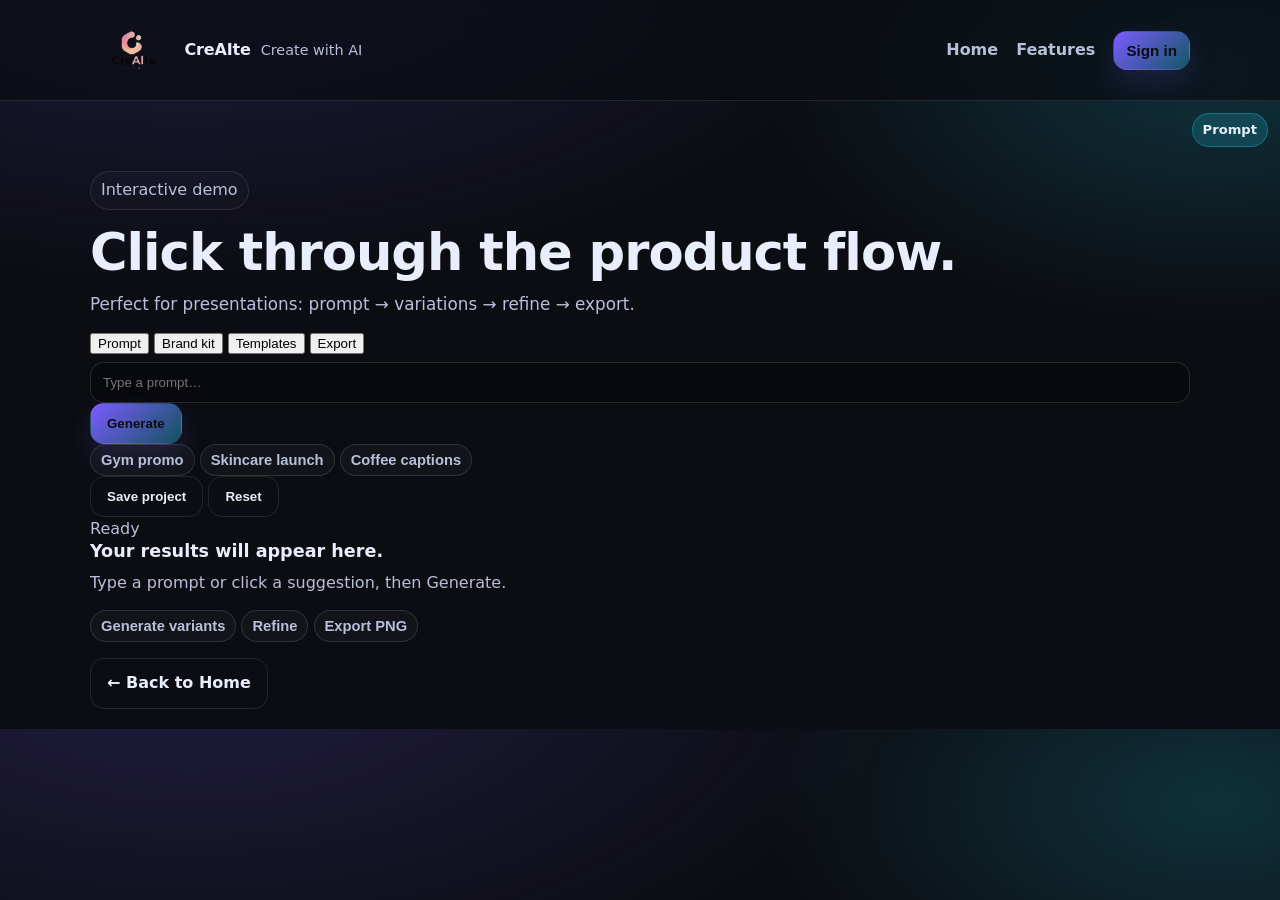
==== features.html @ 1f322ce1 "Create features.html" ====
<!doctype html>
<html lang="en">
<head>
  <meta charset="utf-8" />
  <meta name="viewport" content="width=device-width,initial-scale=1" />
  <title>CreAIte — Features</title>
  <link rel="stylesheet" href="./styles.css" />
</head>
<body>
  <header class="site-header" id="top">
    <div class="container header-inner">
      <a class="brand" href="./index.html">
        <img src="./creaite-logo.png" alt="CreAIte logo" class="logo" />
        <span class="brand-name">CreAIte</span>
        <span class="brand-tag">Create with AI</span>
      </a>

      <nav class="nav" aria-label="Primary">
        <a href="./index.html#top">Home</a>
        <a href="./features.html" aria-current="page">Features</a>
        <button class="btn btn-small" id="openSignIn2">Sign in</button>
      </nav>
    </div>
  </header>

  <main>
    <section class="section hero hero-chatgpt">
      <div class="container hero-center">
        <p class="eyebrow">Interactive demo</p>
        <h1>Click through the product flow.</h1>
        <p class="lead">Perfect for presentations: prompt → variations → refine → export.</p>

        <div class="demo-panel">
          <div class="demo-left">
            <div class="demo-tools">
              <button class="tool-pill is-active" data-tool="prompt">Prompt</button>
              <button class="tool-pill" data-tool="brand">Brand kit</button>
              <button class="tool-pill" data-tool="templates">Templates</button>
              <button class="tool-pill" data-tool="export">Export</button>
            </div>

            <form class="prompt-box" id="demoPromptForm">
              <input id="demoPromptInput" type="text" placeholder="Type a prompt…" />
              <button class="btn" type="submit">Generate</button>
            </form>

            <div class="suggestions">
              <button class="chip chip-action" data-suggest="Create an IG story promo poster for a gym membership — New Year discount.">Gym promo</button>
              <button class="chip chip-action" data-suggest="Create a product launch post for a skincare serum — minimal, clean.">Skincare launch</button>
              <button class="chip chip-action" data-suggest="Write 3 caption options for a coffee shop — cozy vibe.">Coffee captions</button>
            </div>

            <div class="demo-actions">
              <button class="btn btn-ghost" id="saveProjectBtn">Save project</button>
              <button class="btn btn-ghost" id="resetDemoBtn">Reset</button>
            </div>
          </div>

          <div class="demo-right">
            <div class="result-card">
              <div class="result-top">
                <span class="badge" id="resultMode">Prompt</span>
                <span class="muted" id="resultStatus">Ready</span>
              </div>

              <div class="result-body" id="resultBody">
                <h3>Your results will appear here.</h3>
                <p class="muted">Type a prompt or click a suggestion, then Generate.</p>
              </div>

              <div class="result-bottom">
                <button class="chip" data-action="variant">Generate variants</button>
                <button class="chip" data-action="refine">Refine</button>
                <button class="chip" data-action="export">Export PNG</button>
              </div>
            </div>

            <div class="mini-grid" id="variantGrid" aria-hidden="true"></div>
          </div>
        </div>

        <div style="margin-top:16px;">
          <a class="btn btn-ghost" href="./index.html">← Back to Home</a>
        </div>
      </div>
    </section>
  </main>

  <!-- Sign-in modal (shared) -->
  <div class="modal-backdrop" id="authBackdrop" hidden></div>
  <div class="modal" id="authModal" role="dialog" aria-modal="true" aria-labelledby="authTitle" hidden>
    <div class="modal-inner">
      <h2 id="authTitle">Sign in to CreAIte</h2>
      <p class="muted">Prototype only — this simulates login for your presentation.</p>

      <div class="auth-buttons">
        <button class="auth-btn" data-provider="Google">Continue with Google</button>
        <button class="auth-btn" data-provider="Microsoft">Continue with Outlook / Microsoft</button>
        <button class="auth-btn" data-provider="Apple">Continue with Apple</button>
        <button class="auth-btn" data-provider="Email">Continue with Email</button>
      </div>

      <div class="auth-form">
        <label class="muted" for="authEmail">Email (demo)</label>
        <input id="authEmail" type="email" placeholder="you@example.com" />
        <button class="btn" id="authContinue">Continue</button>
      </div>

      <div class="auth-footer">
        <button class="btn btn-ghost" id="authClose">Close</button>
        <span class="muted" id="authState"></span>
      </div>
    </div>
  </div>

  <script src="./script.js"></script>
</body>
</html>
---- styles.css ----
/* CreAIte prototype — clean, modern, framework-free */
:root{
  --bg:#0b0d12;
  --panel:#101420;
  --panel2:#0f1320;
  --text:#e9eefc;
  --muted:#b8c0d9;
  --line:rgba(255,255,255,.10);
  --brand:#7c5cff;
  --brand2:#22d3ee;
  --shadow: 0 18px 40px rgba(0,0,0,.35);
  --radius: 18px;
  --radius2: 28px;
  --container: 1100px;
}

*{box-sizing:border-box}
html{scroll-behavior:smooth}
body{
  margin:0;
  background: radial-gradient(1200px 600px at 15% -10%, rgba(124,92,255,.20), transparent 60%),
              radial-gradient(900px 500px at 95% 10%, rgba(34,211,238,.18), transparent 50%),
              var(--bg);
  color:var(--text);
  font: 16px/1.55 ui-sans-serif, system-ui, -apple-system, Segoe UI, Roboto, Helvetica, Arial;
}

a{color:inherit; text-decoration:none}
a:hover{opacity:.92}
h1,h2,h3{line-height:1.12; margin:0 0 10px}
h1{font-size: clamp(2.1rem, 4vw, 3.2rem); letter-spacing:-.02em}
h2{font-size: clamp(1.7rem, 2.5vw, 2.2rem); letter-spacing:-.01em}
h3{font-size:1.1rem}
p{margin:0 0 14px}
ul{margin:0; padding-left: 18px}
li{margin: 8px 0}

.container{width:min(var(--container), calc(100% - 44px)); margin-inline:auto}
.section{padding: 72px 0}
.section.alt{background: linear-gradient(180deg, transparent 0%, rgba(255,255,255,.03) 100%)}
.section-head{margin-bottom: 22px}
.section-head p{color:var(--muted); max-width: 72ch}

.skip{
  position:absolute; left:-999px; top: 8px;
  background:#fff; color:#000; padding:10px 12px; border-radius:10px; z-index:9999;
}
.skip:focus{left: 12px}

.site-header{
  position: sticky;
  top:0;
  z-index:50;
  background: rgba(11,13,18,.72);
  backdrop-filter: blur(12px);
  border-bottom: 1px solid var(--line);
}
.header-inner{
  display:flex; align-items:center; justify-content:space-between;
  padding: 14px 0;
  gap: 18px;
}
.brand {
  display: flex;
  align-items: center;
  gap: 10px;
}
.brand-mark{
  width:34px; height:34px; display:grid; place-items:center;
  border-radius: 12px;
  background: linear-gradient(135deg, rgba(124,92,255,.95), rgba(34,211,238,.75));
  font-weight:800;
}
.brand-name{font-weight:800; letter-spacing:-.01em}
.brand-tag{color:var(--muted); font-size:.9rem}

.nav{display:flex; gap: 18px; align-items:center}
.nav a{color: var(--muted); font-weight:600}
.nav a:hover{color:var(--text)}
.menu-btn{display:none; background:transparent; border:1px solid var(--line); color:var(--text); border-radius: 12px; padding: 10px 12px}
.menu-bars{width:18px; height:2px; background:var(--text); display:block; position:relative}
.menu-bars::before,.menu-bars::after{content:""; position:absolute; left:0; width:18px; height:2px; background:var(--text)}
.menu-bars::before{top:-6px}
.menu-bars::after{top:6px}

.btn{
  display:inline-flex; align-items:center; justify-content:center;
  padding: 12px 16px;
  border-radius: 14px;
  border: 1px solid transparent;
  background: linear-gradient(135deg, var(--brand), rgba(34,211,238,.35));
  color: #0b0d12;
  font-weight:800;
  box-shadow: 0 12px 30px rgba(124,92,255,.18);
}
.btn:hover{transform: translateY(-1px)}
.btn:active{transform: translateY(0px)}
.btn-ghost{
  background: transparent;
  border-color: var(--line);
  color: var(--text);
  box-shadow: none;
}
.btn-small{padding: 10px 12px; font-size:.95rem}

.hero{
  position:relative;
  padding: 70px 0 20px;
  overflow:hidden;
}
.hero-grid{
  display:grid;
  grid-template-columns: 1.12fr .88fr;
  gap: 28px;
  align-items:center;
}
.eyebrow{
  display:inline-flex;
  padding: 6px 10px;
  border:1px solid var(--line);
  border-radius: 999px;
  color:var(--muted);
  margin-bottom: 14px;
  background: rgba(255,255,255,.02);
}
.lead{color:var(--muted); font-size:1.05rem; max-width: 62ch}

.hero-cta{display:flex; gap: 12px; margin-top: 18px; flex-wrap:wrap}
.hero-metrics{
  display:grid;
  grid-template-columns: repeat(3, minmax(0,1fr));
  gap: 12px;
  margin-top: 22px;
}
.metric{
  border: 1px solid var(--line);
  background: rgba(255,255,255,.02);
  border-radius: var(--radius);
  padding: 14px;
}
.metric-k{display:block; font-weight:900; font-size:1.05rem}
.metric-v{display:block; color:var(--muted); font-size:.9rem; margin-top: 2px}

.hero-card{
  border: 1px solid var(--line);
  border-radius: var(--radius2);
  background: rgba(255,255,255,.02);
  box-shadow: var(--shadow);
  padding: 18px;
}
.mock{border-radius: 22px; overflow:hidden; border: 1px solid rgba(255,255,255,.10)}
.mock-top{
  height: 38px;
  display:flex; gap: 8px; align-items:center;
  padding: 0 14px;
  background: rgba(255,255,255,.03);
  border-bottom: 1px solid rgba(255,255,255,.10);
}
.dot{width:10px; height:10px; border-radius:999px; background: rgba(255,255,255,.15)}
.mock-body{padding: 14px; background: rgba(0,0,0,.15)}
.mock-row{display:flex; gap: 10px; flex-wrap:wrap}
.pill{
  font-size:.85rem;
  padding: 7px 10px;
  border-radius: 999px;
  border: 1px solid rgba(255,255,255,.10);
  background: rgba(255,255,255,.03);
  color: var(--muted);
}
.pill.strong{
  color: #0b0d12;
  border-color: transparent;
  background: linear-gradient(135deg, rgba(34,211,238,.85), rgba(124,92,255,.55));
}
.mock-title{margin: 14px 0 12px; font-weight:800; letter-spacing:-.01em}
.mock-cards{
  display:grid;
  grid-template-columns: repeat(3, minmax(0,1fr));
  gap: 10px;
}
.mini-card{
  border: 1px solid rgba(255,255,255,.10);
  background: rgba(255,255,255,.02);
  border-radius: 16px;
  padding: 10px;
}
.mini-top{
  height: 42px;
  border-radius: 12px;
  background: linear-gradient(135deg, rgba(124,92,255,.35), rgba(34,211,238,.18));
  border: 1px solid rgba(255,255,255,.08);
}
.mini-top.alt{
  background: linear-gradient(135deg, rgba(34,211,238,.32), rgba(124,92,255,.20));
}
.mini-line{height: 8px; border-radius: 999px; background: rgba(255,255,255,.08); margin-top: 10px}
.mini-line.short{width: 70%}
.mock-footer{display:flex; gap: 10px; flex-wrap:wrap; margin-top: 14px}

.hero-gradient{
  position:absolute; inset:auto -20% -120px -20%;
  height: 220px;
  background: radial-gradient(closest-side, rgba(124,92,255,.28), transparent 70%);
  filter: blur(30px);
  pointer-events:none;
}

.grid-2{
  display:grid;
  grid-template-columns: repeat(2, minmax(0,1fr));
  gap: 16px;
}
.grid-3{
  display:grid;
  grid-template-columns: repeat(3, minmax(0,1fr));
  gap: 16px;
}

.card{
  border: 1px solid var(--line);
  background: rgba(255,255,255,.02);
  border-radius: var(--radius);
  padding: 18px;
}
.card.wide{margin-top: 16px}
.muted{color:var(--muted)}
.small{font-size:.92rem}

.chips{display:flex; gap: 10px; flex-wrap:wrap; margin: 8px 0 10px}
.chip{
  border: 1px solid rgba(255,255,255,.12);
  background: rgba(255,255,255,.03);
  color: var(--muted);
  padding: 7px 10px;
  border-radius: 999px;
  font-weight:600;
  font-size:.92rem;
}

.steps{list-style:none; padding:0; margin:0; display:grid; gap: 12px}
.step{
  display:flex; gap: 14px;
  border: 1px solid var(--line);
  background: rgba(255,255,255,.02);
  border-radius: var(--radius);
  padding: 16px;
}
.step-n{
  width: 34px; height: 34px;
  border-radius: 12px;
  display:grid; place-items:center;
  font-weight:900;
  background: rgba(124,92,255,.18);
  border: 1px solid rgba(124,92,255,.28);
}

.tabs{display:flex; gap: 8px; flex-wrap:wrap; margin: 18px 0 14px}
.tab{
  border: 1px solid var(--line);
  background: rgba(255,255,255,.02);
  color: var(--muted);
  padding: 10px 12px;
  border-radius: 999px;
  cursor:pointer;
  font-weight:700;
}
.tab.active{
  color:#0b0d12;
  border-color: transparent;
  background: linear-gradient(135deg, rgba(34,211,238,.85), rgba(124,92,255,.55));
}

.pricing{display:grid; grid-template-columns: repeat(3, minmax(0,1fr)); gap: 16px; margin-top: 12px}
.hidden{display:none}
.price-card{
  border: 1px solid var(--line);
  background: rgba(255,255,255,.02);
  border-radius: var(--radius2);
  padding: 18px;
  position:relative;
}
.price-card.featured{
  border-color: rgba(124,92,255,.50);
  background: linear-gradient(180deg, rgba(124,92,255,.15), rgba(255,255,255,.02));
  box-shadow: 0 18px 44px rgba(124,92,255,.16);
}
.badge{
  position:absolute; top: 12px; right: 12px;
  font-size:.82rem;
  padding: 6px 10px;
  border-radius: 999px;
  background: rgba(34,211,238,.18);
  border: 1px solid rgba(34,211,238,.30);
  color: var(--text);
  font-weight:800;
}
.price{
  font-size: 1.6rem;
  font-weight: 950;
  letter-spacing:-.02em;
  margin: 10px 0 10px;
}
.price span{font-size:.95rem; font-weight:700; color: var(--muted)}
.fineprint{color:var(--muted); margin-top: 18px}

.form label{display:block; margin-bottom: 12px; font-weight:700}
input, textarea{
  width:100%;
  margin-top: 6px;
  padding: 12px 12px;
  border-radius: 14px;
  border: 1px solid rgba(255,255,255,.12);
  background: rgba(0,0,0,.25);
  color: var(--text);
  outline:none;
}
input:focus, textarea:focus{border-color: rgba(34,211,238,.45)}
.divider{height:1px; background: var(--line); margin: 16px 0}
.bullets{margin: 0; padding-left: 18px}
.mini-title{margin: 6px 0 10px; font-size: .95rem; color: var(--muted); font-weight:800}
.footer{
  border-top: 1px solid var(--line);
  padding: 28px 0;
  background: rgba(0,0,0,.16);
}
.footer-inner{display:flex; align-items:center; justify-content:space-between; gap: 14px; flex-wrap:wrap}
.footer-links{display:flex; gap: 14px; color: var(--muted)}
.footer-links a:hover{color: var(--text)}

@media (max-width: 900px){
  .hero-grid{grid-template-columns: 1fr; gap: 16px}
  .hero-card{order: -1}
  .hero-metrics{grid-template-columns: 1fr; }
  .grid-3{grid-template-columns: 1fr}
  .pricing{grid-template-columns: 1fr}
  .grid-2{grid-template-columns: 1fr}
  .nav{
    position: absolute;
    right: 18px;
    top: 62px;
    padding: 12px;
    background: rgba(11,13,18,.92);
    border: 1px solid var(--line);
    border-radius: 16px;
    flex-direction: column;
    align-items: stretch;
    min-width: 180px;
    display:none;
  }
  .nav.open{display:flex}
  .menu-btn{display:inline-flex}
}

/* FORCE logo size */
.logo{
  height: 72px !important;
  width: auto !important;
}

}

}

body { outline: 6px solid red !important; }

/* force redeploy */
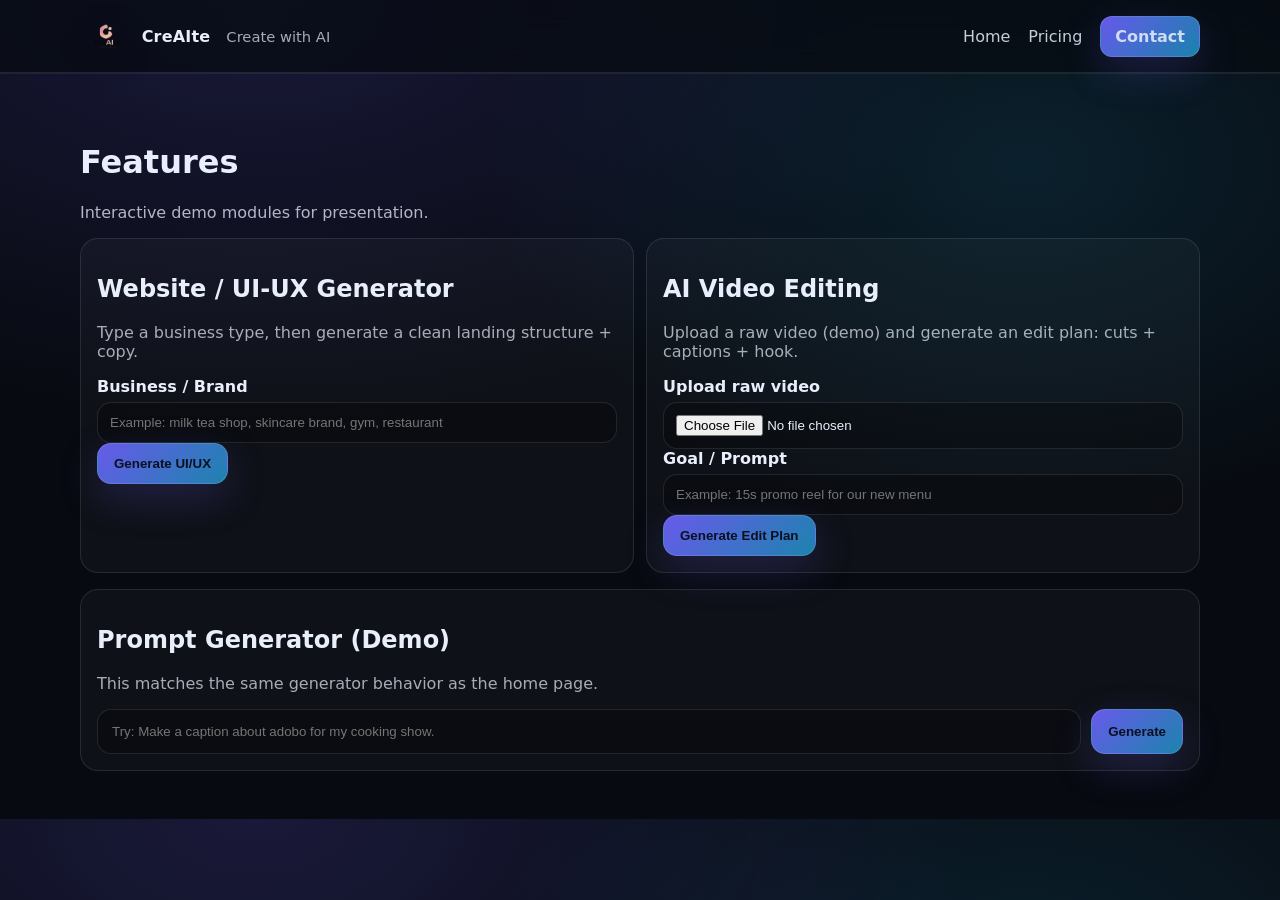
==== commit bcbfb311: "Update features.html" ====
--- a/features.html
+++ b/features.html
@@ -4,114 +4,100 @@
   <meta charset="utf-8" />
   <meta name="viewport" content="width=device-width,initial-scale=1" />
   <title>CreAIte — Features</title>
+  <meta name="description" content="CreAIte feature demos: prompt generation, website UI/UX generator, and AI video editing flow." />
   <link rel="stylesheet" href="./styles.css" />
 </head>
+
 <body>
-  <header class="site-header" id="top">
+  <header class="site-header">
     <div class="container header-inner">
-      <a class="brand" href="./index.html">
+      <a class="brand" href="./index.html" aria-label="Back to home">
         <img src="./creaite-logo.png" alt="CreAIte logo" class="logo" />
         <span class="brand-name">CreAIte</span>
         <span class="brand-tag">Create with AI</span>
       </a>
 
-      <nav class="nav" aria-label="Primary">
-        <a href="./index.html#top">Home</a>
-        <a href="./features.html" aria-current="page">Features</a>
-        <button class="btn btn-small" id="openSignIn2">Sign in</button>
+      <nav class="nav nav-inline" aria-label="Primary">
+        <a href="./index.html#hero">Home</a>
+        <a href="./index.html#pricing">Pricing</a>
+        <a href="./index.html#contact" class="btn btn-small">Contact</a>
       </nav>
     </div>
   </header>
 
-  <main>
-    <section class="section hero hero-chatgpt">
-      <div class="container hero-center">
-        <p class="eyebrow">Interactive demo</p>
-        <h1>Click through the product flow.</h1>
-        <p class="lead">Perfect for presentations: prompt → variations → refine → export.</p>
+  <main class="section">
+    <div class="container">
+      <div class="section-head">
+        <h1>Features</h1>
+        <p class="muted">Interactive demo modules for presentation.</p>
+      </div>
 
-        <div class="demo-panel">
-          <div class="demo-left">
-            <div class="demo-tools">
-              <button class="tool-pill is-active" data-tool="prompt">Prompt</button>
-              <button class="tool-pill" data-tool="brand">Brand kit</button>
-              <button class="tool-pill" data-tool="templates">Templates</button>
-              <button class="tool-pill" data-tool="export">Export</button>
+      <div class="grid-2">
+        <!-- Website / UIUX Generator -->
+        <section class="card">
+          <h2 class="mini-title">Website / UI-UX Generator</h2>
+          <p class="muted">Type a business type, then generate a clean landing structure + copy.</p>
+
+          <form class="form" id="uiuxForm">
+            <label>Business / Brand
+              <input id="uiuxInput" placeholder="Example: milk tea shop, skincare brand, gym, restaurant" />
+            </label>
+            <button class="btn" type="submit">Generate UI/UX</button>
+          </form>
+
+          <div class="result-card" id="uiuxResultCard" hidden>
+            <div class="result-top">
+              <span class="badge">UI/UX Result</span>
+              <span class="muted" id="uiuxStatus">Ready</span>
             </div>
+            <div class="result-body" id="uiuxBody"></div>
+          </div>
+        </section>
 
-            <form class="prompt-box" id="demoPromptForm">
-              <input id="demoPromptInput" type="text" placeholder="Type a prompt…" />
-              <button class="btn" type="submit">Generate</button>
-            </form>
+        <!-- AI Video Edit -->
+        <section class="card">
+          <h2 class="mini-title">AI Video Editing</h2>
+          <p class="muted">Upload a raw video (demo) and generate an edit plan: cuts + captions + hook.</p>
 
-            <div class="suggestions">
-              <button class="chip chip-action" data-suggest="Create an IG story promo poster for a gym membership — New Year discount.">Gym promo</button>
-              <button class="chip chip-action" data-suggest="Create a product launch post for a skincare serum — minimal, clean.">Skincare launch</button>
-              <button class="chip chip-action" data-suggest="Write 3 caption options for a coffee shop — cozy vibe.">Coffee captions</button>
+          <form class="form" id="videoForm">
+            <label>Upload raw video
+              <input id="videoFile" type="file" accept="video/*" />
+            </label>
+            <label>Goal / Prompt
+              <input id="videoPrompt" placeholder="Example: 15s promo reel for our new menu" />
+            </label>
+            <button class="btn" type="submit">Generate Edit Plan</button>
+          </form>
+
+          <div class="result-card" id="videoResultCard" hidden>
+            <div class="result-top">
+              <span class="badge">Video Result</span>
+              <span class="muted" id="videoStatus">Ready</span>
             </div>
+            <div class="result-body" id="videoBody"></div>
+          </div>
+        </section>
+      </div>
 
-            <div class="demo-actions">
-              <button class="btn btn-ghost" id="saveProjectBtn">Save project</button>
-              <button class="btn btn-ghost" id="resetDemoBtn">Reset</button>
-            </div>
+      <div class="card wide" style="margin-top:16px;">
+        <h2 class="mini-title">Prompt Generator (Demo)</h2>
+        <p class="muted">This matches the same generator behavior as the home page.</p>
+
+        <form class="prompt-box" id="demoPromptForm">
+          <input id="demoPromptInput" type="text" placeholder="Try: Make a caption about adobo for my cooking show." />
+          <button class="btn" type="submit">Generate</button>
+        </form>
+
+        <div class="result-card" id="demoResultCard" hidden>
+          <div class="result-top">
+            <span class="badge">Result</span>
+            <span class="muted" id="demoStatus">Ready</span>
           </div>
-
-          <div class="demo-right">
-            <div class="result-card">
-              <div class="result-top">
-                <span class="badge" id="resultMode">Prompt</span>
-                <span class="muted" id="resultStatus">Ready</span>
-              </div>
-
-              <div class="result-body" id="resultBody">
-                <h3>Your results will appear here.</h3>
-                <p class="muted">Type a prompt or click a suggestion, then Generate.</p>
-              </div>
-
-              <div class="result-bottom">
-                <button class="chip" data-action="variant">Generate variants</button>
-                <button class="chip" data-action="refine">Refine</button>
-                <button class="chip" data-action="export">Export PNG</button>
-              </div>
-            </div>
-
-            <div class="mini-grid" id="variantGrid" aria-hidden="true"></div>
-          </div>
-        </div>
-
-        <div style="margin-top:16px;">
-          <a class="btn btn-ghost" href="./index.html">← Back to Home</a>
+          <div class="result-body" id="demoBody"></div>
         </div>
       </div>
-    </section>
+    </div>
   </main>
-
-  <!-- Sign-in modal (shared) -->
-  <div class="modal-backdrop" id="authBackdrop" hidden></div>
-  <div class="modal" id="authModal" role="dialog" aria-modal="true" aria-labelledby="authTitle" hidden>
-    <div class="modal-inner">
-      <h2 id="authTitle">Sign in to CreAIte</h2>
-      <p class="muted">Prototype only — this simulates login for your presentation.</p>
-
-      <div class="auth-buttons">
-        <button class="auth-btn" data-provider="Google">Continue with Google</button>
-        <button class="auth-btn" data-provider="Microsoft">Continue with Outlook / Microsoft</button>
-        <button class="auth-btn" data-provider="Apple">Continue with Apple</button>
-        <button class="auth-btn" data-provider="Email">Continue with Email</button>
-      </div>
-
-      <div class="auth-form">
-        <label class="muted" for="authEmail">Email (demo)</label>
-        <input id="authEmail" type="email" placeholder="you@example.com" />
-        <button class="btn" id="authContinue">Continue</button>
-      </div>
-
-      <div class="auth-footer">
-        <button class="btn btn-ghost" id="authClose">Close</button>
-        <span class="muted" id="authState"></span>
-      </div>
-    </div>
-  </div>
 
   <script src="./script.js"></script>
 </body>
--- a/styles.css
+++ b/styles.css
@@ -1,366 +1,320 @@
-/* CreAIte prototype — clean, modern, framework-free */
 :root{
-  --bg:#0b0d12;
-  --panel:#101420;
-  --panel2:#0f1320;
+  --bg:#070a10;
+  --panel:rgba(16,20,30,.72);
+  --panel2:rgba(10,14,22,.82);
   --text:#e9eefc;
-  --muted:#b8c0d9;
+  --muted:rgba(233,238,252,.70);
   --line:rgba(255,255,255,.10);
-  --brand:#7c5cff;
-  --brand2:#22d3ee;
-  --shadow: 0 18px 40px rgba(0,0,0,.35);
-  --radius: 18px;
-  --radius2: 28px;
-  --container: 1100px;
+
+  --accent:#6D5EF6;
+  --accent2:#25C2FF;
+  --good:#2fe8b1;
+
+  --shadow: 0 18px 60px rgba(0,0,0,.45);
+  --r:18px;
 }
 
 *{box-sizing:border-box}
-html{scroll-behavior:smooth}
-body{
-  margin:0;
-  background: radial-gradient(1200px 600px at 15% -10%, rgba(124,92,255,.20), transparent 60%),
-              radial-gradient(900px 500px at 95% 10%, rgba(34,211,238,.18), transparent 50%),
-              var(--bg);
-  color:var(--text);
-  font: 16px/1.55 ui-sans-serif, system-ui, -apple-system, Segoe UI, Roboto, Helvetica, Arial;
-}
-
-a{color:inherit; text-decoration:none}
-a:hover{opacity:.92}
-h1,h2,h3{line-height:1.12; margin:0 0 10px}
-h1{font-size: clamp(2.1rem, 4vw, 3.2rem); letter-spacing:-.02em}
-h2{font-size: clamp(1.7rem, 2.5vw, 2.2rem); letter-spacing:-.01em}
-h3{font-size:1.1rem}
-p{margin:0 0 14px}
-ul{margin:0; padding-left: 18px}
-li{margin: 8px 0}
-
-.container{width:min(var(--container), calc(100% - 44px)); margin-inline:auto}
-.section{padding: 72px 0}
-.section.alt{background: linear-gradient(180deg, transparent 0%, rgba(255,255,255,.03) 100%)}
-.section-head{margin-bottom: 22px}
-.section-head p{color:var(--muted); max-width: 72ch}
-
-.skip{
-  position:absolute; left:-999px; top: 8px;
-  background:#fff; color:#000; padding:10px 12px; border-radius:10px; z-index:9999;
-}
-.skip:focus{left: 12px}
-
-.site-header{
-  position: sticky;
-  top:0;
-  z-index:50;
-  background: rgba(11,13,18,.72);
-  backdrop-filter: blur(12px);
-  border-bottom: 1px solid var(--line);
-}
-.header-inner{
-  display:flex; align-items:center; justify-content:space-between;
-  padding: 14px 0;
-  gap: 18px;
-}
-.brand {
-  display: flex;
-  align-items: center;
-  gap: 10px;
-}
-.brand-mark{
-  width:34px; height:34px; display:grid; place-items:center;
-  border-radius: 12px;
-  background: linear-gradient(135deg, rgba(124,92,255,.95), rgba(34,211,238,.75));
-  font-weight:800;
-}
-.brand-name{font-weight:800; letter-spacing:-.01em}
-.brand-tag{color:var(--muted); font-size:.9rem}
-
-.nav{display:flex; gap: 18px; align-items:center}
-.nav a{color: var(--muted); font-weight:600}
-.nav a:hover{color:var(--text)}
-.menu-btn{display:none; background:transparent; border:1px solid var(--line); color:var(--text); border-radius: 12px; padding: 10px 12px}
-.menu-bars{width:18px; height:2px; background:var(--text); display:block; position:relative}
-.menu-bars::before,.menu-bars::after{content:""; position:absolute; left:0; width:18px; height:2px; background:var(--text)}
-.menu-bars::before{top:-6px}
-.menu-bars::after{top:6px}
-
-.btn{
-  display:inline-flex; align-items:center; justify-content:center;
-  padding: 12px 16px;
-  border-radius: 14px;
-  border: 1px solid transparent;
-  background: linear-gradient(135deg, var(--brand), rgba(34,211,238,.35));
-  color: #0b0d12;
-  font-weight:800;
-  box-shadow: 0 12px 30px rgba(124,92,255,.18);
-}
-.btn:hover{transform: translateY(-1px)}
-.btn:active{transform: translateY(0px)}
-.btn-ghost{
-  background: transparent;
-  border-color: var(--line);
-  color: var(--text);
-  box-shadow: none;
-}
-.btn-small{padding: 10px 12px; font-size:.95rem}
-
-.hero{
-  position:relative;
-  padding: 70px 0 20px;
-  overflow:hidden;
-}
-.hero-grid{
-  display:grid;
-  grid-template-columns: 1.12fr .88fr;
-  gap: 28px;
-  align-items:center;
-}
-.eyebrow{
-  display:inline-flex;
-  padding: 6px 10px;
-  border:1px solid var(--line);
-  border-radius: 999px;
-  color:var(--muted);
-  margin-bottom: 14px;
-  background: rgba(255,255,255,.02);
-}
-.lead{color:var(--muted); font-size:1.05rem; max-width: 62ch}
-
-.hero-cta{display:flex; gap: 12px; margin-top: 18px; flex-wrap:wrap}
-.hero-metrics{
-  display:grid;
-  grid-template-columns: repeat(3, minmax(0,1fr));
-  gap: 12px;
-  margin-top: 22px;
-}
-.metric{
-  border: 1px solid var(--line);
-  background: rgba(255,255,255,.02);
-  border-radius: var(--radius);
-  padding: 14px;
-}
-.metric-k{display:block; font-weight:900; font-size:1.05rem}
-.metric-v{display:block; color:var(--muted); font-size:.9rem; margin-top: 2px}
-
-.hero-card{
-  border: 1px solid var(--line);
-  border-radius: var(--radius2);
-  background: rgba(255,255,255,.02);
-  box-shadow: var(--shadow);
-  padding: 18px;
-}
-.mock{border-radius: 22px; overflow:hidden; border: 1px solid rgba(255,255,255,.10)}
-.mock-top{
-  height: 38px;
-  display:flex; gap: 8px; align-items:center;
-  padding: 0 14px;
-  background: rgba(255,255,255,.03);
-  border-bottom: 1px solid rgba(255,255,255,.10);
-}
-.dot{width:10px; height:10px; border-radius:999px; background: rgba(255,255,255,.15)}
-.mock-body{padding: 14px; background: rgba(0,0,0,.15)}
-.mock-row{display:flex; gap: 10px; flex-wrap:wrap}
-.pill{
-  font-size:.85rem;
-  padding: 7px 10px;
-  border-radius: 999px;
-  border: 1px solid rgba(255,255,255,.10);
-  background: rgba(255,255,255,.03);
-  color: var(--muted);
-}
-.pill.strong{
-  color: #0b0d12;
-  border-color: transparent;
-  background: linear-gradient(135deg, rgba(34,211,238,.85), rgba(124,92,255,.55));
-}
-.mock-title{margin: 14px 0 12px; font-weight:800; letter-spacing:-.01em}
-.mock-cards{
-  display:grid;
-  grid-template-columns: repeat(3, minmax(0,1fr));
-  gap: 10px;
-}
-.mini-card{
-  border: 1px solid rgba(255,255,255,.10);
-  background: rgba(255,255,255,.02);
-  border-radius: 16px;
-  padding: 10px;
-}
-.mini-top{
-  height: 42px;
-  border-radius: 12px;
-  background: linear-gradient(135deg, rgba(124,92,255,.35), rgba(34,211,238,.18));
-  border: 1px solid rgba(255,255,255,.08);
-}
-.mini-top.alt{
-  background: linear-gradient(135deg, rgba(34,211,238,.32), rgba(124,92,255,.20));
-}
-.mini-line{height: 8px; border-radius: 999px; background: rgba(255,255,255,.08); margin-top: 10px}
-.mini-line.short{width: 70%}
-.mock-footer{display:flex; gap: 10px; flex-wrap:wrap; margin-top: 14px}
-
-.hero-gradient{
-  position:absolute; inset:auto -20% -120px -20%;
-  height: 220px;
-  background: radial-gradient(closest-side, rgba(124,92,255,.28), transparent 70%);
-  filter: blur(30px);
-  pointer-events:none;
-}
-
-.grid-2{
-  display:grid;
-  grid-template-columns: repeat(2, minmax(0,1fr));
-  gap: 16px;
-}
-.grid-3{
-  display:grid;
-  grid-template-columns: repeat(3, minmax(0,1fr));
-  gap: 16px;
-}
-
-.card{
-  border: 1px solid var(--line);
-  background: rgba(255,255,255,.02);
-  border-radius: var(--radius);
-  padding: 18px;
-}
-.card.wide{margin-top: 16px}
+html,body{margin:0;padding:0;background:radial-gradient(1200px 700px at 20% 0%, rgba(109,94,246,.18), transparent 60%),
+radial-gradient(900px 600px at 80% 20%, rgba(37,194,255,.12), transparent 60%),
+var(--bg); color:var(--text); font-family: ui-sans-serif, system-ui, -apple-system, Segoe UI, Roboto, Arial;}
+a{color:inherit}
+.container{width:min(1120px,92%);margin:0 auto}
 .muted{color:var(--muted)}
 .small{font-size:.92rem}
 
-.chips{display:flex; gap: 10px; flex-wrap:wrap; margin: 8px 0 10px}
+.skip{position:absolute;left:-999px;top:auto;width:1px;height:1px;overflow:hidden}
+.skip:focus{left:16px;top:16px;width:auto;height:auto;background:#111827;border:1px solid var(--line);padding:10px 12px;border-radius:12px;z-index:100}
+
+.site-header{
+  position:sticky; top:0; z-index:50;
+  background:rgba(7,10,16,.70);
+  backdrop-filter: blur(14px);
+  border-bottom:1px solid var(--line);
+}
+.header-inner{display:flex;align-items:center;justify-content:space-between;padding:14px 0;gap:14px}
+.brand{display:flex;align-items:center;gap:10px;text-decoration:none}
+.logo{height:44px;width:auto;display:block;filter: drop-shadow(0 12px 22px rgba(0,0,0,.35));}
+.brand-name{font-weight:800;letter-spacing:.2px}
+.brand-tag{font-size:.92rem;color:var(--muted);margin-left:6px}
+.nav{display:flex;gap:18px;align-items:center}
+.nav a{text-decoration:none;color:rgba(233,238,252,.85)}
+.nav a:hover{color:#fff}
+.menu-btn{display:none}
+
+.btn{
+  background:linear-gradient(135deg, rgba(109,94,246,.95), rgba(37,194,255,.65));
+  border:1px solid rgba(255,255,255,.12);
+  color:#0b1020;
+  font-weight:800;
+  padding:12px 16px;
+  border-radius:14px;
+  cursor:pointer;
+  box-shadow: 0 14px 40px rgba(109,94,246,.22);
+}
+.btn:hover{filter:brightness(1.03)}
+.btn:active{transform:translateY(1px)}
+.btn-small{padding:10px 14px;border-radius:12px}
+.btn-ghost{
+  background:rgba(255,255,255,.04);
+  border:1px solid var(--line);
+  color:var(--text);
+  box-shadow:none;
+}
+
+.hero{padding:46px 0 34px}
+.hero-center{display:flex;flex-direction:column;gap:14px}
+.eyebrow{color:rgba(233,238,252,.72);margin:0}
+.hero-title{font-size:clamp(2.0rem,4.4vw,3.6rem);line-height:1.05;margin:0}
+.lead{max-width:860px;margin:0;color:rgba(233,238,252,.76);font-size:1.05rem}
+
+.prompt-shell{
+  margin-top:14px;
+  background:linear-gradient(180deg, rgba(255,255,255,.06), rgba(255,255,255,.02));
+  border:1px solid var(--line);
+  border-radius:var(--r);
+  padding:14px;
+  box-shadow:var(--shadow);
+}
+
+.prompt-row{display:flex;gap:10px;flex-wrap:wrap}
+.tool-pill{
+  border-radius:999px;
+  border:1px solid var(--line);
+  background:rgba(255,255,255,.04);
+  padding:9px 12px;
+  color:rgba(233,238,252,.86);
+  cursor:pointer;
+}
+.tool-pill:hover{border-color:rgba(109,94,246,.45)}
+.tool-pill.is-active{
+  background:linear-gradient(135deg, rgba(109,94,246,.30), rgba(37,194,255,.16));
+  border-color:rgba(109,94,246,.55);
+  box-shadow: 0 10px 26px rgba(109,94,246,.18);
+}
+
+.prompt-box{display:flex;gap:10px;margin-top:12px}
+.prompt-box input{
+  flex:1;
+  background:rgba(0,0,0,.25);
+  border:1px solid var(--line);
+  border-radius:14px;
+  padding:14px 14px;
+  color:var(--text);
+  outline:none;
+}
+.prompt-box input:focus{border-color:rgba(109,94,246,.6); box-shadow:0 0 0 4px rgba(109,94,246,.15)}
+
+.upload-row{
+  display:flex; align-items:center; gap:12px;
+  margin-top:10px;
+  padding:10px 12px;
+  border:1px dashed rgba(255,255,255,.14);
+  border-radius:14px;
+  background:rgba(255,255,255,.03);
+}
+.upload-btn{
+  display:inline-flex; align-items:center; gap:10px;
+  padding:10px 12px;
+  border-radius:12px;
+  border:1px solid var(--line);
+  background:rgba(255,255,255,.04);
+  cursor:pointer;
+  font-weight:700;
+}
+.upload-btn input{display:none}
+
+.suggestions{display:flex;gap:10px;flex-wrap:wrap;margin-top:12px}
+.chips{display:flex;gap:10px;flex-wrap:wrap}
 .chip{
-  border: 1px solid rgba(255,255,255,.12);
-  background: rgba(255,255,255,.03);
-  color: var(--muted);
-  padding: 7px 10px;
-  border-radius: 999px;
-  font-weight:600;
+  border-radius:999px;
+  border:1px solid var(--line);
+  background:rgba(255,255,255,.04);
+  padding:9px 12px;
+  color:rgba(233,238,252,.86);
+  cursor:pointer;
+}
+.chip:hover{border-color:rgba(37,194,255,.45)}
+.chip:active{transform:translateY(1px)}
+
+.services-grid{
+  display:grid;
+  grid-template-columns: repeat(5, minmax(0,1fr));
+  gap:12px;
+  margin-top:18px;
+}
+.service-card{
+  text-align:left;
+  border-radius:18px;
+  border:1px solid var(--line);
+  background:rgba(255,255,255,.03);
+  padding:14px 14px 16px;
+  cursor:pointer;
+  transition:transform .12s ease, border-color .12s ease, box-shadow .12s ease, background .12s ease;
+  position:relative;
+  overflow:hidden;
+  min-height:92px;
+}
+.service-card h3{margin:0 0 6px; font-size:1.02rem}
+.service-card p{margin:0}
+
+.service-card:hover{
+  transform:translateY(-1px);
+  border-color:rgba(109,94,246,.35);
+  box-shadow:0 18px 44px rgba(0,0,0,.35);
+}
+
+/* per-card accent glows */
+.service-card::before{
+  content:"";
+  position:absolute; inset:-2px;
+  background:radial-gradient(420px 160px at 20% 0%, rgba(109,94,246,.20), transparent 60%),
+             radial-gradient(360px 160px at 80% 10%, rgba(37,194,255,.14), transparent 60%);
+  opacity:.0;
+  transition:opacity .12s ease;
+  pointer-events:none;
+}
+.service-card:hover::before{opacity:.7}
+
+/* ACTIVE SELECTED state */
+.service-card.is-selected{
+  border-color:rgba(109,94,246,.65);
+  background:linear-gradient(180deg, rgba(109,94,246,.10), rgba(37,194,255,.05));
+  box-shadow:0 22px 60px rgba(109,94,246,.18);
+}
+.service-card.is-selected::before{opacity:1}
+
+/* nice service-specific badge hint using border glow */
+.service-card[data-service="social"].is-selected{border-color:rgba(37,194,255,.70)}
+.service-card[data-service="branding"].is-selected{border-color:rgba(109,94,246,.70)}
+.service-card[data-service="ads"].is-selected{border-color:rgba(255,180,50,.55)}
+.service-card[data-service="webui"].is-selected{border-color:rgba(47,232,177,.55)}
+.service-card[data-service="video"].is-selected{border-color:rgba(255,120,200,.55)}
+
+.hero-cta{display:flex;gap:10px;flex-wrap:wrap;margin-top:14px}
+
+.section{padding:48px 0;border-top:1px solid rgba(255,255,255,.06)}
+.section.alt{background:rgba(255,255,255,.02)}
+.section-head h2{margin:0 0 10px;font-size:2rem}
+.section-head p{margin:0;color:rgba(233,238,252,.75)}
+
+.grid-2{display:grid;grid-template-columns:1fr 1fr;gap:12px;margin-top:16px}
+.grid-3{display:grid;grid-template-columns:repeat(3,1fr);gap:12px;margin-top:16px}
+
+.card{
+  border:1px solid var(--line);
+  border-radius:18px;
+  background:rgba(255,255,255,.03);
+  padding:16px;
+}
+.card.wide{margin-top:12px}
+
+.steps{list-style:none;padding:0;margin:18px 0 0;display:flex;flex-direction:column;gap:10px}
+.step{display:flex;gap:12px;align-items:flex-start;border:1px solid var(--line);border-radius:18px;padding:14px;background:rgba(255,255,255,.02)}
+.step-n{width:34px;height:34px;border-radius:12px;display:grid;place-items:center;background:rgba(109,94,246,.22);border:1px solid rgba(109,94,246,.35);font-weight:800}
+.step-b h3{margin:0 0 6px}
+.step-b p{margin:0;color:rgba(233,238,252,.75)}
+
+.result-card{
+  margin-top:12px;
+  border:1px solid rgba(255,255,255,.12);
+  border-radius:18px;
+  background:rgba(0,0,0,.28);
+  padding:14px;
+}
+.result-top{display:flex;align-items:center;justify-content:space-between;gap:10px}
+.badge{font-size:.85rem;padding:6px 10px;border-radius:999px;background:rgba(109,94,246,.22);border:1px solid rgba(109,94,246,.35)}
+.result-body{margin-top:12px}
+.result-bottom{display:flex;gap:10px;flex-wrap:wrap;margin-top:12px}
+
+.result-list{display:flex;flex-direction:column;gap:10px;margin-top:10px}
+.result-item{
+  padding:10px 12px;
+  border-radius:14px;
+  border:1px solid var(--line);
+  background:rgba(255,255,255,.03);
+}
+
+pre{
+  margin:12px 0 0;
+  padding:12px;
+  border-radius:14px;
+  border:1px solid var(--line);
+  background:rgba(0,0,0,.35);
+  overflow:auto;
   font-size:.92rem;
 }
-
-.steps{list-style:none; padding:0; margin:0; display:grid; gap: 12px}
-.step{
-  display:flex; gap: 14px;
-  border: 1px solid var(--line);
-  background: rgba(255,255,255,.02);
-  border-radius: var(--radius);
-  padding: 16px;
-}
-.step-n{
-  width: 34px; height: 34px;
-  border-radius: 12px;
-  display:grid; place-items:center;
-  font-weight:900;
-  background: rgba(124,92,255,.18);
-  border: 1px solid rgba(124,92,255,.28);
-}
-
-.tabs{display:flex; gap: 8px; flex-wrap:wrap; margin: 18px 0 14px}
-.tab{
-  border: 1px solid var(--line);
-  background: rgba(255,255,255,.02);
-  color: var(--muted);
-  padding: 10px 12px;
-  border-radius: 999px;
-  cursor:pointer;
-  font-weight:700;
-}
-.tab.active{
-  color:#0b0d12;
-  border-color: transparent;
-  background: linear-gradient(135deg, rgba(34,211,238,.85), rgba(124,92,255,.55));
-}
-
-.pricing{display:grid; grid-template-columns: repeat(3, minmax(0,1fr)); gap: 16px; margin-top: 12px}
-.hidden{display:none}
-.price-card{
-  border: 1px solid var(--line);
-  background: rgba(255,255,255,.02);
-  border-radius: var(--radius2);
-  padding: 18px;
-  position:relative;
-}
-.price-card.featured{
-  border-color: rgba(124,92,255,.50);
-  background: linear-gradient(180deg, rgba(124,92,255,.15), rgba(255,255,255,.02));
-  box-shadow: 0 18px 44px rgba(124,92,255,.16);
-}
-.badge{
-  position:absolute; top: 12px; right: 12px;
-  font-size:.82rem;
-  padding: 6px 10px;
-  border-radius: 999px;
-  background: rgba(34,211,238,.18);
-  border: 1px solid rgba(34,211,238,.30);
-  color: var(--text);
-  font-weight:800;
-}
-.price{
-  font-size: 1.6rem;
-  font-weight: 950;
-  letter-spacing:-.02em;
-  margin: 10px 0 10px;
-}
-.price span{font-size:.95rem; font-weight:700; color: var(--muted)}
-.fineprint{color:var(--muted); margin-top: 18px}
-
-.form label{display:block; margin-bottom: 12px; font-weight:700}
-input, textarea{
-  width:100%;
-  margin-top: 6px;
-  padding: 12px 12px;
-  border-radius: 14px;
-  border: 1px solid rgba(255,255,255,.12);
-  background: rgba(0,0,0,.25);
-  color: var(--text);
+code{color:rgba(233,238,252,.88)}
+
+.loading{display:flex;gap:8px;align-items:center;justify-content:flex-start}
+.loading .dot{width:10px;height:10px;border-radius:999px;background:rgba(233,238,252,.55);animation:bounce 0.9s infinite ease-in-out}
+.loading .dot:nth-child(2){animation-delay:.12s}
+.loading .dot:nth-child(3){animation-delay:.24s}
+@keyframes bounce{0%,80%,100%{transform:translateY(0);opacity:.55}40%{transform:translateY(-6px);opacity:1}}
+
+.form label{display:flex;flex-direction:column;gap:6px;font-weight:700}
+.form input,.form textarea{
+  background:rgba(0,0,0,.25);
+  border:1px solid var(--line);
+  border-radius:14px;
+  padding:12px 12px;
+  color:var(--text);
   outline:none;
 }
-input:focus, textarea:focus{border-color: rgba(34,211,238,.45)}
-.divider{height:1px; background: var(--line); margin: 16px 0}
-.bullets{margin: 0; padding-left: 18px}
-.mini-title{margin: 6px 0 10px; font-size: .95rem; color: var(--muted); font-weight:800}
-.footer{
-  border-top: 1px solid var(--line);
-  padding: 28px 0;
-  background: rgba(0,0,0,.16);
-}
-.footer-inner{display:flex; align-items:center; justify-content:space-between; gap: 14px; flex-wrap:wrap}
-.footer-links{display:flex; gap: 14px; color: var(--muted)}
-.footer-links a:hover{color: var(--text)}
-
-@media (max-width: 900px){
-  .hero-grid{grid-template-columns: 1fr; gap: 16px}
-  .hero-card{order: -1}
-  .hero-metrics{grid-template-columns: 1fr; }
-  .grid-3{grid-template-columns: 1fr}
-  .pricing{grid-template-columns: 1fr}
-  .grid-2{grid-template-columns: 1fr}
-  .nav{
-    position: absolute;
-    right: 18px;
-    top: 62px;
-    padding: 12px;
-    background: rgba(11,13,18,.92);
-    border: 1px solid var(--line);
-    border-radius: 16px;
-    flex-direction: column;
-    align-items: stretch;
-    min-width: 180px;
-    display:none;
-  }
-  .nav.open{display:flex}
-  .menu-btn{display:inline-flex}
-}
-
-/* FORCE logo size */
-.logo{
-  height: 72px !important;
-  width: auto !important;
-}
-
-}
-
-}
-
-body { outline: 6px solid red !important; }
-
-/* force redeploy */
+.form input:focus,.form textarea:focus{border-color:rgba(37,194,255,.55); box-shadow:0 0 0 4px rgba(37,194,255,.12)}
+
+.contact-wide{margin-top:14px}
+.contact-actions{display:flex;align-items:center;gap:12px;margin-top:12px}
+.contact-links{display:flex;gap:10px;flex-wrap:wrap;margin-top:12px}
+
+.footer{padding:22px 0;border-top:1px solid rgba(255,255,255,.06)}
+.footer-inner{display:flex;align-items:center;justify-content:space-between;gap:12px}
+.footer-links{display:flex;gap:14px}
+.footer-links a{text-decoration:none;color:rgba(233,238,252,.75)}
+.footer-links a:hover{color:#fff}
+
+/* toast */
+.toast{
+  position:fixed; left:50%; bottom:18px; transform:translateX(-50%);
+  background:rgba(10,14,22,.92);
+  border:1px solid var(--line);
+  padding:10px 12px;
+  border-radius:14px;
+  box-shadow:var(--shadow);
+  opacity:0; pointer-events:none;
+  transition:opacity .14s ease, transform .14s ease;
+}
+.toast.show{opacity:1; transform:translateX(-50%) translateY(-2px)}
+
+/* modal */
+.backdrop{
+  position:fixed; inset:0;
+  background:rgba(0,0,0,.55);
+  backdrop-filter: blur(6px);
+  z-index:80;
+}
+.modal{
+  position:fixed; left:50%; top:50%;
+  transform:translate(-50%,-50%);
+  width:min(520px,92%);
+  background:rgba(10,14,22,.94);
+  border:1px solid var(--line);
+  border-radius:18px;
+  padding:16px;
+  z-index:90;
+  box-shadow:var(--shadow);
+}
+.modal-head{display:flex;align-items:center;justify-content:space-between;gap:10px}
+.icon-btn{background:transparent;border:1px solid var(--line);color:var(--text);border-radius:12px;padding:8px 10px;cursor:pointer}
+.modal-label{display:flex;flex-direction:column;gap:6px;margin-top:10px;font-weight:700}
+.modal-label input{margin-top:4px}
+.modal-actions{display:grid;grid-template-columns:1fr 1fr;gap:10px;margin-top:12px}
+.modal-actions .btn{width:100%}
+
+/* responsive */
+@media (max-width: 980px){
+  .services-grid{grid-template-columns:repeat(2,1fr)}
+  .grid-3{grid-template-columns:1fr}
+  .grid-2{grid-template-columns:1fr}
+  .nav{display:none}
+}
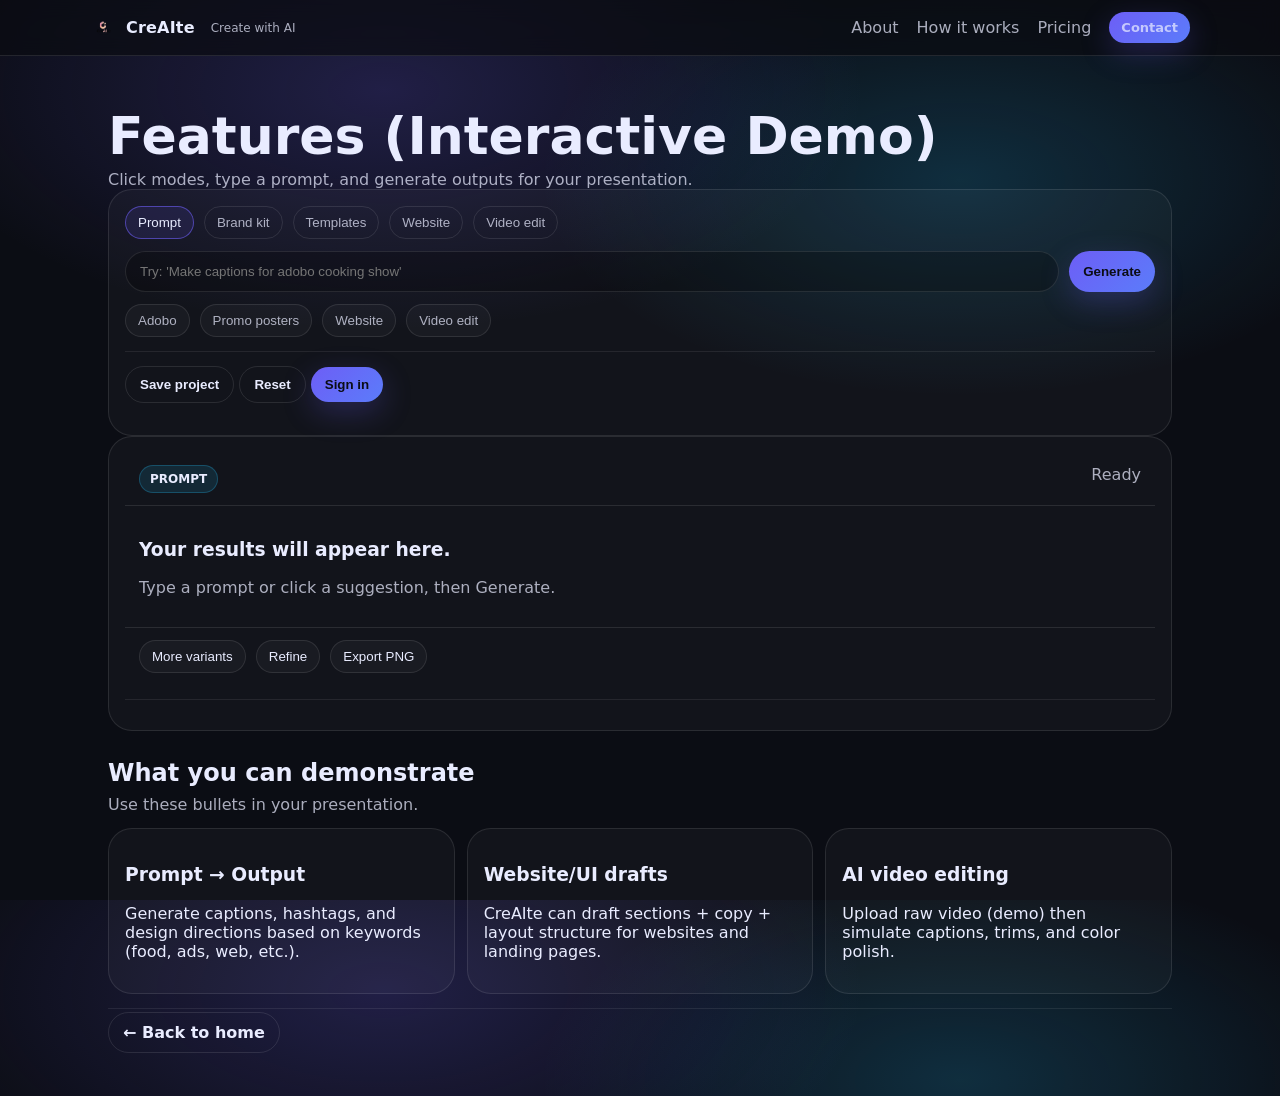
==== commit 69e13469: "Update features.html" ====
--- a/features.html
+++ b/features.html
@@ -4,101 +4,153 @@
   <meta charset="utf-8" />
   <meta name="viewport" content="width=device-width,initial-scale=1" />
   <title>CreAIte — Features</title>
-  <meta name="description" content="CreAIte feature demos: prompt generation, website UI/UX generator, and AI video editing flow." />
-  <link rel="stylesheet" href="./styles.css" />
+  <meta name="description" content="Explore CreAIte features: prompt generation, brand kit, templates, website/UI output, and video editing (demo)." />
+  <link rel="stylesheet" href="./styles.css?v=1" />
 </head>
 
 <body>
-  <header class="site-header">
+  <a class="skip" href="#main">Skip to content</a>
+
+  <header class="site-header" id="top">
     <div class="container header-inner">
-      <a class="brand" href="./index.html" aria-label="Back to home">
+      <a class="brand" href="./index.html#top" aria-label="CreAIte home">
         <img src="./creaite-logo.png" alt="CreAIte logo" class="logo" />
         <span class="brand-name">CreAIte</span>
         <span class="brand-tag">Create with AI</span>
       </a>
 
-      <nav class="nav nav-inline" aria-label="Primary">
-        <a href="./index.html#hero">Home</a>
+      <nav class="nav" aria-label="Primary">
+        <a href="./index.html#about">About</a>
+        <a href="./index.html#how">How it works</a>
         <a href="./index.html#pricing">Pricing</a>
         <a href="./index.html#contact" class="btn btn-small">Contact</a>
       </nav>
     </div>
   </header>
 
-  <main class="section">
-    <div class="container">
-      <div class="section-head">
-        <h1>Features</h1>
-        <p class="muted">Interactive demo modules for presentation.</p>
+  <main id="main">
+    <section class="section">
+      <div class="container">
+        <div class="section-head">
+          <h1 class="hero-title">Features (Interactive Demo)</h1>
+          <p class="lead">Click modes, type a prompt, and generate outputs for your presentation.</p>
+        </div>
+
+        <div class="feature-layout">
+          <div class="card feature-left">
+            <div class="prompt-row">
+              <button class="tool-pill is-active" data-tool="prompt" type="button">Prompt</button>
+              <button class="tool-pill" data-tool="brand" type="button">Brand kit</button>
+              <button class="tool-pill" data-tool="templates" type="button">Templates</button>
+              <button class="tool-pill" data-tool="web" type="button">Website</button>
+              <button class="tool-pill" data-tool="video" type="button">Video edit</button>
+            </div>
+
+            <form class="prompt-box" id="demoPromptForm">
+              <input id="demoPromptInput" type="text" placeholder="Try: 'Make captions for adobo cooking show'" required />
+              <button class="btn" type="submit">Generate</button>
+            </form>
+
+            <div class="suggestions">
+              <button class="chip chip-action" type="button"
+                data-suggest="Write a caption + hashtags for Filipino adobo for my cooking show.">Adobo</button>
+              <button class="chip chip-action" type="button"
+                data-suggest="Generate 3 poster promo variations for a 20% weekend sale.">Promo posters</button>
+              <button class="chip chip-action" type="button"
+                data-suggest="Design a landing page for a small café — sections + copy + CTA.">Website</button>
+              <button class="chip chip-action" type="button"
+                data-suggest="Edit my raw vlog video: add captions, cut dead air, and boost colors.">Video edit</button>
+            </div>
+
+            <div class="divider"></div>
+
+            <div class="mini-actions">
+              <button class="btn btn-ghost" id="saveProjectBtn" type="button">Save project</button>
+              <button class="btn btn-ghost" id="resetDemoBtn" type="button">Reset</button>
+              <button class="btn" id="openSignIn3" type="button">Sign in</button>
+            </div>
+
+            <p class="muted tiny" id="authState"></p>
+          </div>
+
+          <div class="card feature-right">
+            <div class="result-top">
+              <span class="badge" id="resultMode">PROMPT</span>
+              <span class="muted" id="resultStatus">Ready</span>
+            </div>
+
+            <div class="result-body" id="resultBody">
+              <h3>Your results will appear here.</h3>
+              <p class="muted">Type a prompt or click a suggestion, then Generate.</p>
+            </div>
+
+            <div class="result-bottom">
+              <button class="chip" type="button" data-action="variant">More variants</button>
+              <button class="chip" type="button" data-action="refine">Refine</button>
+              <button class="chip" type="button" data-action="export">Export PNG</button>
+            </div>
+
+            <div class="divider"></div>
+            <div class="mini-grid" id="variantGrid" aria-hidden="true"></div>
+          </div>
+        </div>
+
+        <div class="section-head" style="margin-top:28px;">
+          <h2>What you can demonstrate</h2>
+          <p class="muted">Use these bullets in your presentation.</p>
+        </div>
+
+        <div class="grid-3">
+          <div class="card">
+            <h3>Prompt → Output</h3>
+            <p>Generate captions, hashtags, and design directions based on keywords (food, ads, web, etc.).</p>
+          </div>
+          <div class="card">
+            <h3>Website/UI drafts</h3>
+            <p>CreAIte can draft sections + copy + layout structure for websites and landing pages.</p>
+          </div>
+          <div class="card">
+            <h3>AI video editing</h3>
+            <p>Upload raw video (demo) then simulate captions, trims, and color polish.</p>
+          </div>
+        </div>
+
+        <div class="divider"></div>
+        <a class="btn btn-ghost" href="./index.html">← Back to home</a>
+      </div>
+    </section>
+  </main>
+
+  <div class="backdrop" id="authBackdrop" hidden></div>
+  <div class="modal" id="authModal" hidden role="dialog" aria-modal="true" aria-labelledby="authTitle">
+    <div class="modal-card">
+      <div class="modal-head">
+        <h3 id="authTitle">Sign in</h3>
+        <button class="icon-btn" id="authClose" type="button" aria-label="Close">✕</button>
       </div>
 
-      <div class="grid-2">
-        <!-- Website / UIUX Generator -->
-        <section class="card">
-          <h2 class="mini-title">Website / UI-UX Generator</h2>
-          <p class="muted">Type a business type, then generate a clean landing structure + copy.</p>
+      <p class="muted small">Demo sign-in (for presentation only).</p>
 
-          <form class="form" id="uiuxForm">
-            <label>Business / Brand
-              <input id="uiuxInput" placeholder="Example: milk tea shop, skincare brand, gym, restaurant" />
-            </label>
-            <button class="btn" type="submit">Generate UI/UX</button>
-          </form>
+      <label class="field">
+        <span>Email (optional)</span>
+        <input id="authEmail" type="email" placeholder="demo@creaite.com" />
+      </label>
 
-          <div class="result-card" id="uiuxResultCard" hidden>
-            <div class="result-top">
-              <span class="badge">UI/UX Result</span>
-              <span class="muted" id="uiuxStatus">Ready</span>
-            </div>
-            <div class="result-body" id="uiuxBody"></div>
-          </div>
-        </section>
-
-        <!-- AI Video Edit -->
-        <section class="card">
-          <h2 class="mini-title">AI Video Editing</h2>
-          <p class="muted">Upload a raw video (demo) and generate an edit plan: cuts + captions + hook.</p>
-
-          <form class="form" id="videoForm">
-            <label>Upload raw video
-              <input id="videoFile" type="file" accept="video/*" />
-            </label>
-            <label>Goal / Prompt
-              <input id="videoPrompt" placeholder="Example: 15s promo reel for our new menu" />
-            </label>
-            <button class="btn" type="submit">Generate Edit Plan</button>
-          </form>
-
-          <div class="result-card" id="videoResultCard" hidden>
-            <div class="result-top">
-              <span class="badge">Video Result</span>
-              <span class="muted" id="videoStatus">Ready</span>
-            </div>
-            <div class="result-body" id="videoBody"></div>
-          </div>
-        </section>
+      <div class="auth-grid">
+        <button class="auth-btn" type="button" data-provider="Google">Continue with Google</button>
+        <button class="auth-btn" type="button" data-provider="Outlook">Continue with Outlook</button>
+        <button class="auth-btn" type="button" data-provider="Apple ID">Continue with Apple ID</button>
       </div>
 
-      <div class="card wide" style="margin-top:16px;">
-        <h2 class="mini-title">Prompt Generator (Demo)</h2>
-        <p class="muted">This matches the same generator behavior as the home page.</p>
+      <div class="modal-actions">
+        <button class="btn btn-ghost" id="authContinue" type="button">Continue with Email</button>
+        <button class="btn" id="authLogout" type="button">Sign out</button>
+      </div>
 
-        <form class="prompt-box" id="demoPromptForm">
-          <input id="demoPromptInput" type="text" placeholder="Try: Make a caption about adobo for my cooking show." />
-          <button class="btn" type="submit">Generate</button>
-        </form>
+      <p class="muted tiny" id="authStateInline"></p>
+    </div>
+  </div>
 
-        <div class="result-card" id="demoResultCard" hidden>
-          <div class="result-top">
-            <span class="badge">Result</span>
-            <span class="muted" id="demoStatus">Ready</span>
-          </div>
-          <div class="result-body" id="demoBody"></div>
-        </div>
-      </div>
-    </div>
-  </main>
-
-  <script src="./script.js"></script>
+  <script src="./script.js?v=1"></script>
 </body>
 </html>
--- a/styles.css
+++ b/styles.css
@@ -1,320 +1,335 @@
 :root{
-  --bg:#070a10;
-  --panel:rgba(16,20,30,.72);
-  --panel2:rgba(10,14,22,.82);
-  --text:#e9eefc;
-  --muted:rgba(233,238,252,.70);
+  --bg:#0b0d14;
+  --panel:rgba(255,255,255,.06);
+  --panel2:rgba(255,255,255,.08);
   --line:rgba(255,255,255,.10);
-
-  --accent:#6D5EF6;
-  --accent2:#25C2FF;
-  --good:#2fe8b1;
-
-  --shadow: 0 18px 60px rgba(0,0,0,.45);
+  --text:#e9ecff;
+  --muted:rgba(233,236,255,.72);
+  --brand:#6D5EF6;
+  --brand2:#25C2FF;
+  --shadow: 0 18px 70px rgba(0,0,0,.55);
   --r:18px;
+  --r2:24px;
 }
 
 *{box-sizing:border-box}
-html,body{margin:0;padding:0;background:radial-gradient(1200px 700px at 20% 0%, rgba(109,94,246,.18), transparent 60%),
-radial-gradient(900px 600px at 80% 20%, rgba(37,194,255,.12), transparent 60%),
-var(--bg); color:var(--text); font-family: ui-sans-serif, system-ui, -apple-system, Segoe UI, Roboto, Arial;}
-a{color:inherit}
-.container{width:min(1120px,92%);margin:0 auto}
+html,body{height:100%}
+body{
+  margin:0;
+  font-family: ui-sans-serif, system-ui, -apple-system, Segoe UI, Roboto, Arial;
+  background:
+    radial-gradient(800px 400px at 30% 10%, rgba(109,94,246,.22), transparent 60%),
+    radial-gradient(700px 360px at 75% 20%, rgba(37,194,255,.18), transparent 60%),
+    var(--bg);
+  color:var(--text);
+}
+
+a{color:inherit; text-decoration:none}
+.container{max-width:1100px; margin:0 auto; padding:0 18px}
+.skip{position:absolute; left:-999px; top:auto}
+.skip:focus{left:16px; top:16px; z-index:50; background:#111; padding:10px 12px; border-radius:10px; border:1px solid var(--line)}
+
 .muted{color:var(--muted)}
-.small{font-size:.92rem}
-
-.skip{position:absolute;left:-999px;top:auto;width:1px;height:1px;overflow:hidden}
-.skip:focus{left:16px;top:16px;width:auto;height:auto;background:#111827;border:1px solid var(--line);padding:10px 12px;border-radius:12px;z-index:100}
+.small{font-size:12px}
 
 .site-header{
-  position:sticky; top:0; z-index:50;
-  background:rgba(7,10,16,.70);
-  backdrop-filter: blur(14px);
+  position:sticky; top:0; z-index:20;
+  backdrop-filter: blur(10px);
+  background: rgba(10,12,18,.70);
   border-bottom:1px solid var(--line);
 }
-.header-inner{display:flex;align-items:center;justify-content:space-between;padding:14px 0;gap:14px}
-.brand{display:flex;align-items:center;gap:10px;text-decoration:none}
-.logo{height:44px;width:auto;display:block;filter: drop-shadow(0 12px 22px rgba(0,0,0,.35));}
-.brand-name{font-weight:800;letter-spacing:.2px}
-.brand-tag{font-size:.92rem;color:var(--muted);margin-left:6px}
-.nav{display:flex;gap:18px;align-items:center}
-.nav a{text-decoration:none;color:rgba(233,238,252,.85)}
-.nav a:hover{color:#fff}
-.menu-btn{display:none}
+.header-inner{display:flex; align-items:center; justify-content:space-between; padding:12px 0; gap:12px}
+.brand{display:flex; align-items:center; gap:10px}
+.logo{width:26px; height:26px; object-fit:contain}
+.brand-name{font-weight:800; letter-spacing:.2px}
+.brand-tag{font-size:12px; color:var(--muted); margin-left:6px}
+
+.nav{display:flex; gap:18px; align-items:center}
+.nav a{color:var(--muted)}
+.nav a:hover{color:var(--text)}
+.nav-inline{display:flex}
+
+.menu-btn{display:none; background:none; border:0; cursor:pointer}
+.menu-bars{display:block; width:22px; height:2px; background:var(--text); position:relative}
+.menu-bars:before,.menu-bars:after{content:""; position:absolute; left:0; width:22px; height:2px; background:var(--text)}
+.menu-bars:before{top:-7px}
+.menu-bars:after{top:7px}
 
 .btn{
-  background:linear-gradient(135deg, rgba(109,94,246,.95), rgba(37,194,255,.65));
-  border:1px solid rgba(255,255,255,.12);
-  color:#0b1020;
-  font-weight:800;
-  padding:12px 16px;
-  border-radius:14px;
-  cursor:pointer;
-  box-shadow: 0 14px 40px rgba(109,94,246,.22);
-}
-.btn:hover{filter:brightness(1.03)}
-.btn:active{transform:translateY(1px)}
-.btn-small{padding:10px 14px;border-radius:12px}
+  border:0; cursor:pointer;
+  padding:10px 14px;
+  border-radius:999px;
+  background: linear-gradient(135deg, var(--brand), #5b7cfa);
+  color:#0b0d14;
+  font-weight:700;
+  box-shadow: 0 10px 30px rgba(109,94,246,.25);
+}
+.btn:hover{filter:brightness(1.05)}
+.btn:active{transform: translateY(1px)}
+.btn-small{padding:8px 12px; font-size:13px}
 .btn-ghost{
-  background:rgba(255,255,255,.04);
+  background: transparent;
   border:1px solid var(--line);
   color:var(--text);
   box-shadow:none;
 }
-
-.hero{padding:46px 0 34px}
-.hero-center{display:flex;flex-direction:column;gap:14px}
-.eyebrow{color:rgba(233,238,252,.72);margin:0}
-.hero-title{font-size:clamp(2.0rem,4.4vw,3.6rem);line-height:1.05;margin:0}
-.lead{max-width:860px;margin:0;color:rgba(233,238,252,.76);font-size:1.05rem}
+.btn-ghost:hover{background:rgba(255,255,255,.06)}
+
+.hero{padding:60px 0 26px}
+.hero-center{text-align:left}
+.eyebrow{display:inline-block; padding:6px 10px; border:1px solid var(--line); border-radius:999px; color:var(--muted); background:rgba(255,255,255,.03)}
+.hero-title{font-size:52px; line-height:1.0; margin:14px 0 12px}
+.lead{font-size:16px; max-width:800px}
 
 .prompt-shell{
-  margin-top:14px;
-  background:linear-gradient(180deg, rgba(255,255,255,.06), rgba(255,255,255,.02));
-  border:1px solid var(--line);
-  border-radius:var(--r);
-  padding:14px;
-  box-shadow:var(--shadow);
-}
-
-.prompt-row{display:flex;gap:10px;flex-wrap:wrap}
+  margin-top:18px;
+  border-radius: var(--r2);
+  border:1px solid var(--line);
+  background: rgba(255,255,255,.03);
+  box-shadow: var(--shadow);
+  padding:16px;
+}
+
+.prompt-row{display:flex; gap:10px; flex-wrap:wrap}
 .tool-pill{
-  border-radius:999px;
-  border:1px solid var(--line);
-  background:rgba(255,255,255,.04);
-  padding:9px 12px;
-  color:rgba(233,238,252,.86);
-  cursor:pointer;
-}
-.tool-pill:hover{border-color:rgba(109,94,246,.45)}
+  background: transparent;
+  border:1px solid var(--line);
+  color:var(--muted);
+  border-radius:999px;
+  padding:8px 12px;
+  cursor:pointer;
+}
 .tool-pill.is-active{
-  background:linear-gradient(135deg, rgba(109,94,246,.30), rgba(37,194,255,.16));
-  border-color:rgba(109,94,246,.55);
-  box-shadow: 0 10px 26px rgba(109,94,246,.18);
-}
-
-.prompt-box{display:flex;gap:10px;margin-top:12px}
+  color:var(--text);
+  border-color: rgba(109,94,246,.6);
+  background: rgba(109,94,246,.12);
+}
+
+.prompt-box{display:flex; gap:10px; margin-top:12px}
 .prompt-box input{
   flex:1;
-  background:rgba(0,0,0,.25);
+  border-radius:999px;
+  border:1px solid var(--line);
+  background: rgba(0,0,0,.25);
+  color:var(--text);
+  padding:12px 14px;
+  outline:none;
+}
+.prompt-box input:focus{
+  border-color: rgba(37,194,255,.6);
+  box-shadow: 0 0 0 3px rgba(37,194,255,.10);
+}
+
+.suggestions{display:flex; gap:10px; flex-wrap:wrap; margin-top:12px}
+.chip{
+  border:1px solid var(--line);
+  background: rgba(255,255,255,.03);
+  color:var(--text);
+  border-radius:999px;
+  padding:8px 12px;
+  cursor:pointer;
+}
+.chip:hover{background: rgba(255,255,255,.06)}
+.chip:active{transform: translateY(1px)}
+.chip-action{color:var(--muted)}
+
+.result-card{
+  margin-top:14px;
+  border-radius: var(--r2);
+  border:1px solid var(--line);
+  background: rgba(255,255,255,.03);
+  overflow:hidden;
+}
+.result-top{display:flex; justify-content:space-between; padding:12px 14px; border-bottom:1px solid var(--line)}
+.badge{
+  font-size:12px; font-weight:800;
+  padding:6px 10px; border-radius:999px;
+  background: rgba(37,194,255,.12);
+  border:1px solid rgba(37,194,255,.25);
+}
+.result-body{padding:14px}
+.result-bottom{padding:12px 14px; border-top:1px solid var(--line); display:flex; gap:10px; flex-wrap:wrap}
+
+.result-list{display:grid; gap:10px; margin-top:10px}
+.result-item{
+  padding:12px;
   border:1px solid var(--line);
   border-radius:14px;
-  padding:14px 14px;
-  color:var(--text);
-  outline:none;
-}
-.prompt-box input:focus{border-color:rgba(109,94,246,.6); box-shadow:0 0 0 4px rgba(109,94,246,.15)}
-
-.upload-row{
-  display:flex; align-items:center; gap:12px;
-  margin-top:10px;
-  padding:10px 12px;
-  border:1px dashed rgba(255,255,255,.14);
-  border-radius:14px;
-  background:rgba(255,255,255,.03);
-}
-.upload-btn{
-  display:inline-flex; align-items:center; gap:10px;
-  padding:10px 12px;
-  border-radius:12px;
-  border:1px solid var(--line);
-  background:rgba(255,255,255,.04);
-  cursor:pointer;
-  font-weight:700;
-}
-.upload-btn input{display:none}
-
-.suggestions{display:flex;gap:10px;flex-wrap:wrap;margin-top:12px}
-.chips{display:flex;gap:10px;flex-wrap:wrap}
-.chip{
-  border-radius:999px;
-  border:1px solid var(--line);
-  background:rgba(255,255,255,.04);
-  padding:9px 12px;
-  color:rgba(233,238,252,.86);
-  cursor:pointer;
-}
-.chip:hover{border-color:rgba(37,194,255,.45)}
-.chip:active{transform:translateY(1px)}
+  background: rgba(0,0,0,.18);
+}
 
 .services-grid{
+  margin-top:14px;
   display:grid;
-  grid-template-columns: repeat(5, minmax(0,1fr));
+  grid-template-columns: repeat(4, 1fr);
   gap:12px;
-  margin-top:18px;
 }
 .service-card{
   text-align:left;
-  border-radius:18px;
-  border:1px solid var(--line);
-  background:rgba(255,255,255,.03);
-  padding:14px 14px 16px;
-  cursor:pointer;
-  transition:transform .12s ease, border-color .12s ease, box-shadow .12s ease, background .12s ease;
-  position:relative;
-  overflow:hidden;
-  min-height:92px;
-}
-.service-card h3{margin:0 0 6px; font-size:1.02rem}
-.service-card p{margin:0}
-
+  border-radius: var(--r2);
+  border:1px solid var(--line);
+  background: rgba(255,255,255,.03);
+  padding:14px;
+  cursor:pointer;
+  transition: transform .12s ease, background .12s ease, border-color .12s ease;
+  outline:none;
+}
 .service-card:hover{
-  transform:translateY(-1px);
-  border-color:rgba(109,94,246,.35);
-  box-shadow:0 18px 44px rgba(0,0,0,.35);
-}
-
-/* per-card accent glows */
-.service-card::before{
-  content:"";
-  position:absolute; inset:-2px;
-  background:radial-gradient(420px 160px at 20% 0%, rgba(109,94,246,.20), transparent 60%),
-             radial-gradient(360px 160px at 80% 10%, rgba(37,194,255,.14), transparent 60%);
-  opacity:.0;
-  transition:opacity .12s ease;
-  pointer-events:none;
-}
-.service-card:hover::before{opacity:.7}
-
-/* ACTIVE SELECTED state */
-.service-card.is-selected{
-  border-color:rgba(109,94,246,.65);
-  background:linear-gradient(180deg, rgba(109,94,246,.10), rgba(37,194,255,.05));
-  box-shadow:0 22px 60px rgba(109,94,246,.18);
-}
-.service-card.is-selected::before{opacity:1}
-
-/* nice service-specific badge hint using border glow */
-.service-card[data-service="social"].is-selected{border-color:rgba(37,194,255,.70)}
-.service-card[data-service="branding"].is-selected{border-color:rgba(109,94,246,.70)}
-.service-card[data-service="ads"].is-selected{border-color:rgba(255,180,50,.55)}
-.service-card[data-service="webui"].is-selected{border-color:rgba(47,232,177,.55)}
-.service-card[data-service="video"].is-selected{border-color:rgba(255,120,200,.55)}
-
-.hero-cta{display:flex;gap:10px;flex-wrap:wrap;margin-top:14px}
-
-.section{padding:48px 0;border-top:1px solid rgba(255,255,255,.06)}
-.section.alt{background:rgba(255,255,255,.02)}
-.section-head h2{margin:0 0 10px;font-size:2rem}
-.section-head p{margin:0;color:rgba(233,238,252,.75)}
-
-.grid-2{display:grid;grid-template-columns:1fr 1fr;gap:12px;margin-top:16px}
-.grid-3{display:grid;grid-template-columns:repeat(3,1fr);gap:12px;margin-top:16px}
+  background: rgba(255,255,255,.06);
+  transform: translateY(-1px);
+}
+.service-card.is-active,
+.service-card:focus{
+  border-color: rgba(109,94,246,.7);
+  box-shadow: 0 0 0 3px rgba(109,94,246,.18);
+  background: rgba(109,94,246,.10);
+}
+
+.hero-cta{display:flex; gap:10px; flex-wrap:wrap; margin-top:14px}
+
+.section{padding:54px 0}
+.section.alt{background: rgba(255,255,255,.02); border-top:1px solid rgba(255,255,255,.04); border-bottom:1px solid rgba(255,255,255,.04)}
+.section-head h2, .section-head h1{margin:0 0 8px}
+.section-head p{margin:0; color:var(--muted); max-width:850px}
+
+.grid-2{display:grid; grid-template-columns: 1fr 1fr; gap:12px; margin-top:14px}
+.grid-3{display:grid; grid-template-columns: repeat(3, 1fr); gap:12px; margin-top:14px}
 
 .card{
-  border:1px solid var(--line);
-  border-radius:18px;
-  background:rgba(255,255,255,.03);
+  border-radius: var(--r2);
+  border:1px solid var(--line);
+  background: rgba(255,255,255,.03);
   padding:16px;
 }
-.card.wide{margin-top:12px}
-
-.steps{list-style:none;padding:0;margin:18px 0 0;display:flex;flex-direction:column;gap:10px}
-.step{display:flex;gap:12px;align-items:flex-start;border:1px solid var(--line);border-radius:18px;padding:14px;background:rgba(255,255,255,.02)}
-.step-n{width:34px;height:34px;border-radius:12px;display:grid;place-items:center;background:rgba(109,94,246,.22);border:1px solid rgba(109,94,246,.35);font-weight:800}
+.card.wide{grid-column:1 / -1}
+
+.steps{list-style:none; padding:0; margin:16px 0 0; display:grid; gap:12px}
+.step{display:flex; gap:12px; border:1px solid var(--line); border-radius: var(--r2); background: rgba(255,255,255,.03); padding:14px}
+.step-n{
+  width:34px; height:34px; border-radius:12px;
+  display:grid; place-items:center;
+  background: rgba(109,94,246,.12);
+  border:1px solid rgba(109,94,246,.28);
+  font-weight:900;
+}
 .step-b h3{margin:0 0 6px}
-.step-b p{margin:0;color:rgba(233,238,252,.75)}
-
-.result-card{
-  margin-top:12px;
-  border:1px solid rgba(255,255,255,.12);
-  border-radius:18px;
-  background:rgba(0,0,0,.28);
-  padding:14px;
-}
-.result-top{display:flex;align-items:center;justify-content:space-between;gap:10px}
-.badge{font-size:.85rem;padding:6px 10px;border-radius:999px;background:rgba(109,94,246,.22);border:1px solid rgba(109,94,246,.35)}
-.result-body{margin-top:12px}
-.result-bottom{display:flex;gap:10px;flex-wrap:wrap;margin-top:12px}
-
-.result-list{display:flex;flex-direction:column;gap:10px;margin-top:10px}
-.result-item{
+.step-b p{margin:0; color:var(--muted)}
+
+.tabs{display:flex; gap:10px; flex-wrap:wrap; margin-top:14px}
+.tab{
+  border:1px solid var(--line);
+  background: rgba(255,255,255,.03);
+  color:var(--text);
+  border-radius:999px;
+  padding:10px 14px;
+  cursor:pointer;
+}
+.tab.active{
+  border-color: rgba(37,194,255,.55);
+  background: rgba(37,194,255,.10);
+}
+.pricing{display:grid; grid-template-columns: repeat(3, 1fr); gap:12px; margin-top:12px}
+.hidden{display:none !important}
+.price-card{border-radius: var(--r2); border:1px solid var(--line); background: rgba(255,255,255,.03); padding:16px; position:relative}
+.price-card.featured{border-color: rgba(109,94,246,.55); background: rgba(109,94,246,.08)}
+.price{font-size:28px; font-weight:900; margin:8px 0}
+.price span{font-size:13px; color:var(--muted); font-weight:700}
+.price-card ul{margin:10px 0 0; color:var(--muted)}
+.price-card li{margin:6px 0}
+
+.form label{display:grid; gap:8px; margin:10px 0}
+.form input, .form textarea{
+  border-radius: 14px;
+  border:1px solid var(--line);
+  background: rgba(0,0,0,.25);
+  color:var(--text);
+  padding:12px;
+  outline:none;
+}
+.form input:focus, .form textarea:focus{
+  border-color: rgba(37,194,255,.6);
+  box-shadow: 0 0 0 3px rgba(37,194,255,.10);
+}
+
+.footer{padding:22px 0; border-top:1px solid rgba(255,255,255,.06)}
+.footer-inner{display:flex; align-items:center; justify-content:space-between; gap:12px}
+.footer-links{display:flex; gap:14px}
+.divider{height:1px; background: rgba(255,255,255,.08); margin:14px 0}
+
+.bullets{margin:10px 0 0; color:var(--muted)}
+.bullets li{margin:8px 0}
+
+.loading{display:flex; gap:8px}
+.dot{width:8px; height:8px; border-radius:50%; background: rgba(233,236,255,.75); animation: bounce .9s infinite}
+.dot:nth-child(2){animation-delay:.12s}
+.dot:nth-child(3){animation-delay:.24s}
+@keyframes bounce{
+  0%,100%{transform: translateY(0); opacity:.55}
+  50%{transform: translateY(-6px); opacity:1}
+}
+
+.toast{
+  position:fixed; left:50%; bottom:18px; transform: translateX(-50%);
+  background: rgba(10,12,18,.92);
+  border:1px solid rgba(255,255,255,.10);
   padding:10px 12px;
-  border-radius:14px;
-  border:1px solid var(--line);
-  background:rgba(255,255,255,.03);
-}
-
-pre{
-  margin:12px 0 0;
-  padding:12px;
-  border-radius:14px;
-  border:1px solid var(--line);
-  background:rgba(0,0,0,.35);
-  overflow:auto;
-  font-size:.92rem;
-}
-code{color:rgba(233,238,252,.88)}
-
-.loading{display:flex;gap:8px;align-items:center;justify-content:flex-start}
-.loading .dot{width:10px;height:10px;border-radius:999px;background:rgba(233,238,252,.55);animation:bounce 0.9s infinite ease-in-out}
-.loading .dot:nth-child(2){animation-delay:.12s}
-.loading .dot:nth-child(3){animation-delay:.24s}
-@keyframes bounce{0%,80%,100%{transform:translateY(0);opacity:.55}40%{transform:translateY(-6px);opacity:1}}
-
-.form label{display:flex;flex-direction:column;gap:6px;font-weight:700}
-.form input,.form textarea{
-  background:rgba(0,0,0,.25);
-  border:1px solid var(--line);
-  border-radius:14px;
-  padding:12px 12px;
-  color:var(--text);
-  outline:none;
-}
-.form input:focus,.form textarea:focus{border-color:rgba(37,194,255,.55); box-shadow:0 0 0 4px rgba(37,194,255,.12)}
-
-.contact-wide{margin-top:14px}
-.contact-actions{display:flex;align-items:center;gap:12px;margin-top:12px}
-.contact-links{display:flex;gap:10px;flex-wrap:wrap;margin-top:12px}
-
-.footer{padding:22px 0;border-top:1px solid rgba(255,255,255,.06)}
-.footer-inner{display:flex;align-items:center;justify-content:space-between;gap:12px}
-.footer-links{display:flex;gap:14px}
-.footer-links a{text-decoration:none;color:rgba(233,238,252,.75)}
-.footer-links a:hover{color:#fff}
-
-/* toast */
-.toast{
-  position:fixed; left:50%; bottom:18px; transform:translateX(-50%);
-  background:rgba(10,14,22,.92);
-  border:1px solid var(--line);
-  padding:10px 12px;
-  border-radius:14px;
-  box-shadow:var(--shadow);
+  border-radius: 12px;
+  color: var(--text);
   opacity:0; pointer-events:none;
-  transition:opacity .14s ease, transform .14s ease;
-}
-.toast.show{opacity:1; transform:translateX(-50%) translateY(-2px)}
-
-/* modal */
+  transition: opacity .15s ease;
+  z-index:60;
+}
+.toast.show{opacity:1}
+
 .backdrop{
   position:fixed; inset:0;
-  background:rgba(0,0,0,.55);
-  backdrop-filter: blur(6px);
+  background: rgba(0,0,0,.55);
+  z-index:70;
+}
+.modal{
+  position:fixed;
+  left:50%; top:50%;
+  transform: translate(-50%, -50%);
+  width:min(520px, calc(100% - 24px));
+  border-radius: var(--r2);
+  border:1px solid var(--line);
+  background: rgba(10,12,18,.95);
+  box-shadow: var(--shadow);
   z-index:80;
-}
-.modal{
-  position:fixed; left:50%; top:50%;
-  transform:translate(-50%,-50%);
-  width:min(520px,92%);
-  background:rgba(10,14,22,.94);
-  border:1px solid var(--line);
-  border-radius:18px;
-  padding:16px;
-  z-index:90;
-  box-shadow:var(--shadow);
-}
-.modal-head{display:flex;align-items:center;justify-content:space-between;gap:10px}
-.icon-btn{background:transparent;border:1px solid var(--line);color:var(--text);border-radius:12px;padding:8px 10px;cursor:pointer}
-.modal-label{display:flex;flex-direction:column;gap:6px;margin-top:10px;font-weight:700}
-.modal-label input{margin-top:4px}
-.modal-actions{display:grid;grid-template-columns:1fr 1fr;gap:10px;margin-top:12px}
-.modal-actions .btn{width:100%}
+  padding:14px;
+}
+.modal-head{display:flex; align-items:center; justify-content:space-between}
+.icon-btn{background:transparent; border:0; color:var(--text); font-size:18px; cursor:pointer}
+.field{display:grid; gap:8px; margin-top:10px}
+.field input{
+  border-radius:14px; border:1px solid var(--line);
+  background: rgba(0,0,0,.25);
+  color: var(--text); padding:12px;
+}
+.auth-grid{display:grid; grid-template-columns: 1fr 1fr; gap:10px; margin-top:12px}
+.auth-btn{
+  border-radius:14px;
+  border:1px solid var(--line);
+  background: rgba(255,255,255,.03);
+  color:var(--text);
+  padding:12px;
+  cursor:pointer;
+}
+.auth-btn:hover{background: rgba(255,255,255,.06)}
+.modal-foot{display:flex; align-items:center; justify-content:space-between; gap:10px; margin-top:12px}
 
 /* responsive */
 @media (max-width: 980px){
-  .services-grid{grid-template-columns:repeat(2,1fr)}
+  .services-grid{grid-template-columns:1fr 1fr}
+  .pricing{grid-template-columns:1fr}
   .grid-3{grid-template-columns:1fr}
   .grid-2{grid-template-columns:1fr}
+  .hero-title{font-size:42px}
+}
+@media (max-width: 700px){
+  .menu-btn{display:block}
   .nav{display:none}
-}
+  .nav.open{display:flex; position:absolute; right:18px; top:62px; flex-direction:column; gap:10px;
+    background: rgba(10,12,18,.95); border:1px solid var(--line); padding:12px; border-radius:18px;
+  }
+}
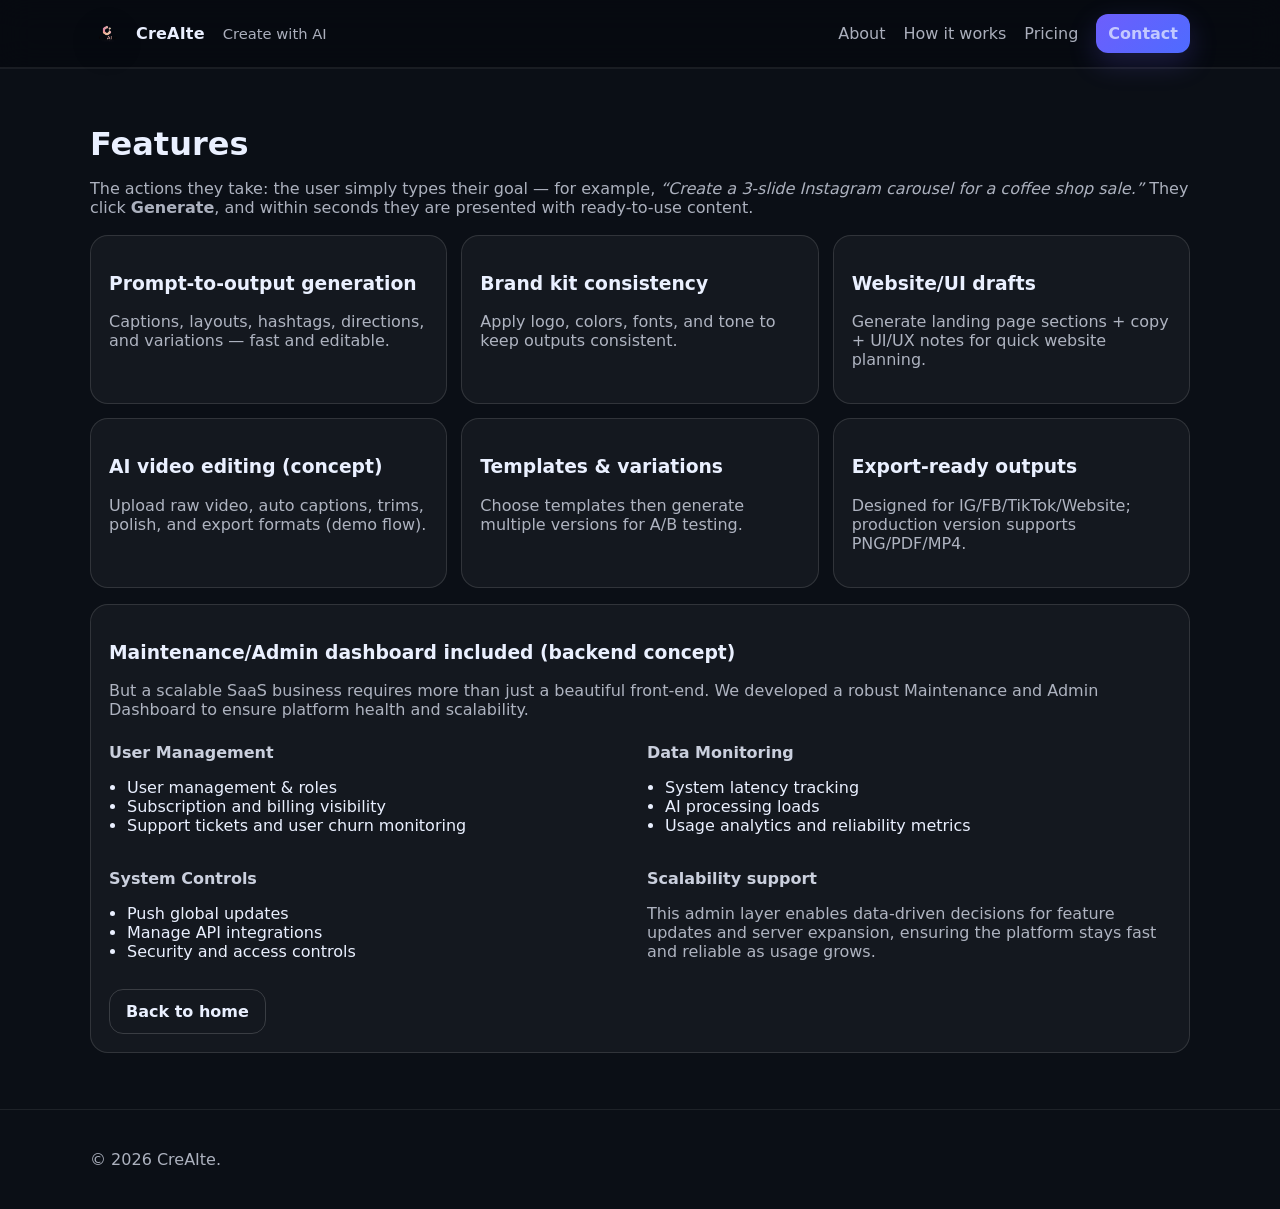
==== commit eafbf458: "Update features.html" ====
--- a/features.html
+++ b/features.html
@@ -4,13 +4,9 @@
   <meta charset="utf-8" />
   <meta name="viewport" content="width=device-width,initial-scale=1" />
   <title>CreAIte — Features</title>
-  <meta name="description" content="Explore CreAIte features: prompt generation, brand kit, templates, website/UI output, and video editing (demo)." />
-  <link rel="stylesheet" href="./styles.css?v=1" />
+  <link rel="stylesheet" href="./styles.css?v=3" />
 </head>
-
 <body>
-  <a class="skip" href="#main">Skip to content</a>
-
   <header class="site-header" id="top">
     <div class="container header-inner">
       <a class="brand" href="./index.html#top" aria-label="CreAIte home">
@@ -19,7 +15,7 @@
         <span class="brand-tag">Create with AI</span>
       </a>
 
-      <nav class="nav" aria-label="Primary">
+      <nav class="nav" id="nav" aria-label="Primary">
         <a href="./index.html#about">About</a>
         <a href="./index.html#how">How it works</a>
         <a href="./index.html#pricing">Pricing</a>
@@ -32,125 +28,101 @@
     <section class="section">
       <div class="container">
         <div class="section-head">
-          <h1 class="hero-title">Features (Interactive Demo)</h1>
-          <p class="lead">Click modes, type a prompt, and generate outputs for your presentation.</p>
-        </div>
-
-        <div class="feature-layout">
-          <div class="card feature-left">
-            <div class="prompt-row">
-              <button class="tool-pill is-active" data-tool="prompt" type="button">Prompt</button>
-              <button class="tool-pill" data-tool="brand" type="button">Brand kit</button>
-              <button class="tool-pill" data-tool="templates" type="button">Templates</button>
-              <button class="tool-pill" data-tool="web" type="button">Website</button>
-              <button class="tool-pill" data-tool="video" type="button">Video edit</button>
-            </div>
-
-            <form class="prompt-box" id="demoPromptForm">
-              <input id="demoPromptInput" type="text" placeholder="Try: 'Make captions for adobo cooking show'" required />
-              <button class="btn" type="submit">Generate</button>
-            </form>
-
-            <div class="suggestions">
-              <button class="chip chip-action" type="button"
-                data-suggest="Write a caption + hashtags for Filipino adobo for my cooking show.">Adobo</button>
-              <button class="chip chip-action" type="button"
-                data-suggest="Generate 3 poster promo variations for a 20% weekend sale.">Promo posters</button>
-              <button class="chip chip-action" type="button"
-                data-suggest="Design a landing page for a small café — sections + copy + CTA.">Website</button>
-              <button class="chip chip-action" type="button"
-                data-suggest="Edit my raw vlog video: add captions, cut dead air, and boost colors.">Video edit</button>
-            </div>
-
-            <div class="divider"></div>
-
-            <div class="mini-actions">
-              <button class="btn btn-ghost" id="saveProjectBtn" type="button">Save project</button>
-              <button class="btn btn-ghost" id="resetDemoBtn" type="button">Reset</button>
-              <button class="btn" id="openSignIn3" type="button">Sign in</button>
-            </div>
-
-            <p class="muted tiny" id="authState"></p>
-          </div>
-
-          <div class="card feature-right">
-            <div class="result-top">
-              <span class="badge" id="resultMode">PROMPT</span>
-              <span class="muted" id="resultStatus">Ready</span>
-            </div>
-
-            <div class="result-body" id="resultBody">
-              <h3>Your results will appear here.</h3>
-              <p class="muted">Type a prompt or click a suggestion, then Generate.</p>
-            </div>
-
-            <div class="result-bottom">
-              <button class="chip" type="button" data-action="variant">More variants</button>
-              <button class="chip" type="button" data-action="refine">Refine</button>
-              <button class="chip" type="button" data-action="export">Export PNG</button>
-            </div>
-
-            <div class="divider"></div>
-            <div class="mini-grid" id="variantGrid" aria-hidden="true"></div>
-          </div>
-        </div>
-
-        <div class="section-head" style="margin-top:28px;">
-          <h2>What you can demonstrate</h2>
-          <p class="muted">Use these bullets in your presentation.</p>
+          <h2>Features</h2>
+          <p class="muted">
+            The actions they take: the user simply types their goal — for example,
+            <em>“Create a 3-slide Instagram carousel for a coffee shop sale.”</em>
+            They click <strong>Generate</strong>, and within seconds they are presented with ready-to-use content.
+          </p>
         </div>
 
         <div class="grid-3">
           <div class="card">
-            <h3>Prompt → Output</h3>
-            <p>Generate captions, hashtags, and design directions based on keywords (food, ads, web, etc.).</p>
+            <h3>Prompt-to-output generation</h3>
+            <p class="muted">Captions, layouts, hashtags, directions, and variations — fast and editable.</p>
+          </div>
+          <div class="card">
+            <h3>Brand kit consistency</h3>
+            <p class="muted">Apply logo, colors, fonts, and tone to keep outputs consistent.</p>
           </div>
           <div class="card">
             <h3>Website/UI drafts</h3>
-            <p>CreAIte can draft sections + copy + layout structure for websites and landing pages.</p>
+            <p class="muted">Generate landing page sections + copy + UI/UX notes for quick website planning.</p>
           </div>
           <div class="card">
-            <h3>AI video editing</h3>
-            <p>Upload raw video (demo) then simulate captions, trims, and color polish.</p>
+            <h3>AI video editing (concept)</h3>
+            <p class="muted">Upload raw video, auto captions, trims, polish, and export formats (demo flow).</p>
+          </div>
+          <div class="card">
+            <h3>Templates & variations</h3>
+            <p class="muted">Choose templates then generate multiple versions for A/B testing.</p>
+          </div>
+          <div class="card">
+            <h3>Export-ready outputs</h3>
+            <p class="muted">Designed for IG/FB/TikTok/Website; production version supports PNG/PDF/MP4.</p>
           </div>
         </div>
 
-        <div class="divider"></div>
-        <a class="btn btn-ghost" href="./index.html">← Back to home</a>
+        <div class="card wide" style="margin-top:16px;">
+          <h3>Maintenance/Admin dashboard included (backend concept)</h3>
+          <p class="muted">
+            But a scalable SaaS business requires more than just a beautiful front-end.
+            We developed a robust Maintenance and Admin Dashboard to ensure platform health and scalability.
+          </p>
+
+          <div class="grid-2">
+            <div>
+              <h4 class="mini-title">User Management</h4>
+              <ul class="bullets">
+                <li>User management & roles</li>
+                <li>Subscription and billing visibility</li>
+                <li>Support tickets and user churn monitoring</li>
+              </ul>
+            </div>
+
+            <div>
+              <h4 class="mini-title">Data Monitoring</h4>
+              <ul class="bullets">
+                <li>System latency tracking</li>
+                <li>AI processing loads</li>
+                <li>Usage analytics and reliability metrics</li>
+              </ul>
+            </div>
+          </div>
+
+          <div class="grid-2" style="margin-top:10px;">
+            <div>
+              <h4 class="mini-title">System Controls</h4>
+              <ul class="bullets">
+                <li>Push global updates</li>
+                <li>Manage API integrations</li>
+                <li>Security and access controls</li>
+              </ul>
+            </div>
+
+            <div>
+              <h4 class="mini-title">Scalability support</h4>
+              <p class="muted">
+                This admin layer enables data-driven decisions for feature updates and server expansion,
+                ensuring the platform stays fast and reliable as usage grows.
+              </p>
+            </div>
+          </div>
+
+          <a class="btn btn-ghost" href="./index.html#top" style="margin-top:12px; display:inline-flex;">Back to home</a>
+        </div>
       </div>
     </section>
   </main>
 
-  <div class="backdrop" id="authBackdrop" hidden></div>
-  <div class="modal" id="authModal" hidden role="dialog" aria-modal="true" aria-labelledby="authTitle">
-    <div class="modal-card">
-      <div class="modal-head">
-        <h3 id="authTitle">Sign in</h3>
-        <button class="icon-btn" id="authClose" type="button" aria-label="Close">✕</button>
-      </div>
+  <footer class="footer">
+    <div class="container footer-inner">
+      <p class="muted">© <span id="year"></span> CreAIte.</p>
+    </div>
+  </footer>
 
-      <p class="muted small">Demo sign-in (for presentation only).</p>
-
-      <label class="field">
-        <span>Email (optional)</span>
-        <input id="authEmail" type="email" placeholder="demo@creaite.com" />
-      </label>
-
-      <div class="auth-grid">
-        <button class="auth-btn" type="button" data-provider="Google">Continue with Google</button>
-        <button class="auth-btn" type="button" data-provider="Outlook">Continue with Outlook</button>
-        <button class="auth-btn" type="button" data-provider="Apple ID">Continue with Apple ID</button>
-      </div>
-
-      <div class="modal-actions">
-        <button class="btn btn-ghost" id="authContinue" type="button">Continue with Email</button>
-        <button class="btn" id="authLogout" type="button">Sign out</button>
-      </div>
-
-      <p class="muted tiny" id="authStateInline"></p>
-    </div>
-  </div>
-
-  <script src="./script.js?v=1"></script>
+  <script>
+    document.querySelector("#year").textContent = String(new Date().getFullYear());
+  </script>
 </body>
 </html>
--- a/styles.css
+++ b/styles.css
@@ -1,335 +1,359 @@
 :root{
-  --bg:#0b0d14;
+  --bg:#0b0f16;
   --panel:rgba(255,255,255,.06);
   --panel2:rgba(255,255,255,.08);
-  --line:rgba(255,255,255,.10);
-  --text:#e9ecff;
-  --muted:rgba(233,236,255,.72);
-  --brand:#6D5EF6;
-  --brand2:#25C2FF;
-  --shadow: 0 18px 70px rgba(0,0,0,.55);
-  --r:18px;
-  --r2:24px;
+  --line:rgba(255,255,255,.12);
+  --text:#eaf0ff;
+  --muted:rgba(234,240,255,.72);
+  --brand1:#6d5efc;
+  --brand2:#2bd3ff;
+  --shadow: 0 20px 60px rgba(0,0,0,.55);
+  --radius:18px;
 }
 
 *{box-sizing:border-box}
-html,body{height:100%}
-body{
-  margin:0;
-  font-family: ui-sans-serif, system-ui, -apple-system, Segoe UI, Roboto, Arial;
-  background:
-    radial-gradient(800px 400px at 30% 10%, rgba(109,94,246,.22), transparent 60%),
-    radial-gradient(700px 360px at 75% 20%, rgba(37,194,255,.18), transparent 60%),
-    var(--bg);
-  color:var(--text);
-}
-
-a{color:inherit; text-decoration:none}
-.container{max-width:1100px; margin:0 auto; padding:0 18px}
-.skip{position:absolute; left:-999px; top:auto}
-.skip:focus{left:16px; top:16px; z-index:50; background:#111; padding:10px 12px; border-radius:10px; border:1px solid var(--line)}
-
+html,body{margin:0;padding:0;font-family:system-ui,-apple-system,Segoe UI,Roboto,Arial,sans-serif;background:var(--bg);color:var(--text)}
+a{color:inherit;text-decoration:none}
+img{max-width:100%;display:block}
+
+.container{width:min(1100px,92vw);margin:0 auto}
 .muted{color:var(--muted)}
-.small{font-size:12px}
-
+.small{font-size:.92rem}
+.tiny{font-size:.85rem}
+.center{text-align:center}
+.skip{position:absolute;left:-999px;top:auto}
+.skip:focus{left:12px;top:12px;background:#fff;color:#000;padding:8px 10px;border-radius:10px;z-index:99999}
+
+/* HEADER */
 .site-header{
-  position:sticky; top:0; z-index:20;
-  backdrop-filter: blur(10px);
-  background: rgba(10,12,18,.70);
-  border-bottom:1px solid var(--line);
-}
-.header-inner{display:flex; align-items:center; justify-content:space-between; padding:12px 0; gap:12px}
-.brand{display:flex; align-items:center; gap:10px}
-.logo{width:26px; height:26px; object-fit:contain}
-.brand-name{font-weight:800; letter-spacing:.2px}
-.brand-tag{font-size:12px; color:var(--muted); margin-left:6px}
-
-.nav{display:flex; gap:18px; align-items:center}
+  position:sticky;top:0;z-index:50;
+  backdrop-filter: blur(16px);
+  background:rgba(5,8,14,.65);
+  border-bottom:1px solid rgba(255,255,255,.08);
+}
+.header-inner{display:flex;align-items:center;justify-content:space-between;padding:14px 0;gap:14px}
+.brand{display:flex;align-items:center;gap:12px}
+.logo{
+  width:34px; height:34px; /* bigger logo */
+  object-fit:contain;
+  filter: drop-shadow(0 8px 20px rgba(0,0,0,.45));
+}
+.brand-name{font-weight:800;letter-spacing:.2px}
+.brand-tag{font-size:.92rem;color:var(--muted);margin-left:6px}
+
+.nav{display:flex;gap:18px;align-items:center}
 .nav a{color:var(--muted)}
 .nav a:hover{color:var(--text)}
-.nav-inline{display:flex}
-
-.menu-btn{display:none; background:none; border:0; cursor:pointer}
-.menu-bars{display:block; width:22px; height:2px; background:var(--text); position:relative}
-.menu-bars:before,.menu-bars:after{content:""; position:absolute; left:0; width:22px; height:2px; background:var(--text)}
-.menu-bars:before{top:-7px}
-.menu-bars:after{top:7px}
-
+.menu-btn{display:none;border:1px solid rgba(255,255,255,.14);background:transparent;color:var(--text);border-radius:12px;padding:10px}
+.menu-bars{display:block;width:18px;height:12px;border-top:2px solid rgba(255,255,255,.8);border-bottom:2px solid rgba(255,255,255,.8);position:relative}
+.menu-bars:before{content:"";position:absolute;left:0;right:0;top:4px;border-top:2px solid rgba(255,255,255,.8)}
+
+/* BUTTONS */
 .btn{
-  border:0; cursor:pointer;
-  padding:10px 14px;
+  border:0;
+  background:linear-gradient(135deg,var(--brand1),#4e6bff);
+  color:#0b0f16;
+  font-weight:800;
+  padding:12px 16px;
+  border-radius:14px;
+  box-shadow:0 10px 28px rgba(109,94,252,.22);
+  cursor:pointer;
+}
+.btn:hover{transform:translateY(-1px)}
+.btn:active{transform:translateY(0)}
+.btn-small{padding:10px 12px;border-radius:12px;font-weight:800}
+.btn-ghost{
+  background:transparent;color:var(--text);
+  border:1px solid rgba(255,255,255,.16);
+  box-shadow:none;
+}
+.btn-ghost:hover{border-color:rgba(255,255,255,.26);background:rgba(255,255,255,.05)}
+
+.chip{
+  border:1px solid rgba(255,255,255,.14);
+  background:rgba(255,255,255,.04);
+  color:var(--text);
+  padding:10px 12px;
   border-radius:999px;
-  background: linear-gradient(135deg, var(--brand), #5b7cfa);
-  color:#0b0d14;
-  font-weight:700;
-  box-shadow: 0 10px 30px rgba(109,94,246,.25);
-}
-.btn:hover{filter:brightness(1.05)}
-.btn:active{transform: translateY(1px)}
-.btn-small{padding:8px 12px; font-size:13px}
-.btn-ghost{
-  background: transparent;
-  border:1px solid var(--line);
-  color:var(--text);
-  box-shadow:none;
-}
-.btn-ghost:hover{background:rgba(255,255,255,.06)}
-
-.hero{padding:60px 0 26px}
-.hero-center{text-align:left}
-.eyebrow{display:inline-block; padding:6px 10px; border:1px solid var(--line); border-radius:999px; color:var(--muted); background:rgba(255,255,255,.03)}
-.hero-title{font-size:52px; line-height:1.0; margin:14px 0 12px}
-.lead{font-size:16px; max-width:800px}
+  cursor:pointer;
+}
+.chip:hover{background:rgba(255,255,255,.07)}
+.chip:active{transform:translateY(1px)}
+.badge{
+  display:inline-flex;align-items:center;
+  padding:6px 10px;border-radius:999px;
+  background:rgba(43,211,255,.12);
+  border:1px solid rgba(43,211,255,.22);
+  color:var(--text);font-weight:800;font-size:.85rem;
+}
+
+/* HERO */
+.hero{
+  padding:56px 0 34px;
+  background:
+    radial-gradient(900px 500px at 15% 20%, rgba(109,94,252,.35), transparent 60%),
+    radial-gradient(900px 500px at 85% 25%, rgba(43,211,255,.22), transparent 60%);
+}
+.hero-center{text-align:center}
+.eyebrow{display:inline-block;color:var(--muted);border:1px solid rgba(255,255,255,.12);padding:8px 12px;border-radius:999px;background:rgba(255,255,255,.03)}
+.hero-title{font-size:clamp(2.0rem,4vw,3.4rem);margin:18px 0 10px;letter-spacing:-.6px}
+.lead{color:var(--muted);max-width:760px;margin:0 auto 18px;line-height:1.5}
 
 .prompt-shell{
-  margin-top:18px;
-  border-radius: var(--r2);
-  border:1px solid var(--line);
-  background: rgba(255,255,255,.03);
-  box-shadow: var(--shadow);
-  padding:16px;
-}
-
-.prompt-row{display:flex; gap:10px; flex-wrap:wrap}
+  margin:18px auto 10px;
+  max-width:900px;
+  background:rgba(255,255,255,.04);
+  border:1px solid rgba(255,255,255,.10);
+  border-radius:var(--radius);
+  padding:18px;
+  box-shadow:var(--shadow);
+}
+
+.prompt-row{display:flex;gap:10px;flex-wrap:wrap;justify-content:center;margin-bottom:14px}
 .tool-pill{
-  background: transparent;
-  border:1px solid var(--line);
-  color:var(--muted);
+  border:1px solid rgba(255,255,255,.14);
+  background:rgba(255,255,255,.04);
+  color:var(--text);
+  padding:10px 12px;
   border-radius:999px;
-  padding:8px 12px;
   cursor:pointer;
 }
 .tool-pill.is-active{
-  color:var(--text);
-  border-color: rgba(109,94,246,.6);
-  background: rgba(109,94,246,.12);
-}
-
-.prompt-box{display:flex; gap:10px; margin-top:12px}
+  background:rgba(109,94,252,.18);
+  border-color:rgba(109,94,252,.45);
+}
+
+.prompt-box{display:flex;gap:10px;align-items:center;margin-top:10px}
 .prompt-box input{
   flex:1;
-  border-radius:999px;
-  border:1px solid var(--line);
-  background: rgba(0,0,0,.25);
-  color:var(--text);
-  padding:12px 14px;
+  border-radius:14px;
+  border:1px solid rgba(255,255,255,.14);
+  background:rgba(0,0,0,.25);
+  color:var(--text);
+  padding:14px 14px;
   outline:none;
 }
-.prompt-box input:focus{
-  border-color: rgba(37,194,255,.6);
-  box-shadow: 0 0 0 3px rgba(37,194,255,.10);
-}
-
-.suggestions{display:flex; gap:10px; flex-wrap:wrap; margin-top:12px}
-.chip{
-  border:1px solid var(--line);
-  background: rgba(255,255,255,.03);
-  color:var(--text);
-  border-radius:999px;
-  padding:8px 12px;
-  cursor:pointer;
-}
-.chip:hover{background: rgba(255,255,255,.06)}
-.chip:active{transform: translateY(1px)}
-.chip-action{color:var(--muted)}
-
+.prompt-box input:focus{border-color:rgba(109,94,252,.55);box-shadow:0 0 0 4px rgba(109,94,252,.14)}
+
+.suggestions{display:flex;gap:10px;justify-content:center;flex-wrap:wrap;margin-top:12px}
+
+/* RESULT CARD */
 .result-card{
-  margin-top:14px;
-  border-radius: var(--r2);
-  border:1px solid var(--line);
-  background: rgba(255,255,255,.03);
-  overflow:hidden;
-}
-.result-top{display:flex; justify-content:space-between; padding:12px 14px; border-bottom:1px solid var(--line)}
-.badge{
-  font-size:12px; font-weight:800;
-  padding:6px 10px; border-radius:999px;
-  background: rgba(37,194,255,.12);
-  border:1px solid rgba(37,194,255,.25);
-}
-.result-body{padding:14px}
-.result-bottom{padding:12px 14px; border-top:1px solid var(--line); display:flex; gap:10px; flex-wrap:wrap}
-
-.result-list{display:grid; gap:10px; margin-top:10px}
+  text-align:left;
+  background:rgba(0,0,0,.25);
+  border:1px solid rgba(255,255,255,.12);
+  border-radius:var(--radius);
+  padding:14px;
+  margin-top:12px;
+}
+.result-top{display:flex;align-items:center;justify-content:space-between;gap:10px}
+.result-body{margin-top:10px}
+.result-bottom{display:flex;gap:10px;flex-wrap:wrap;margin-top:12px}
+.result-list{display:flex;flex-direction:column;gap:10px}
 .result-item{
-  padding:12px;
-  border:1px solid var(--line);
-  border-radius:14px;
-  background: rgba(0,0,0,.18);
-}
-
+  padding:12px 12px;
+  border:1px solid rgba(255,255,255,.10);
+  border-radius:14px;
+  background:rgba(255,255,255,.03);
+}
+
+/* LOADING DOTS */
+.loading{display:flex;gap:8px;align-items:center}
+.dot{width:10px;height:10px;border-radius:999px;background:rgba(255,255,255,.65);animation:b 1s infinite ease-in-out}
+.dot:nth-child(2){animation-delay:.12s}
+.dot:nth-child(3){animation-delay:.24s}
+@keyframes b{0%,100%{transform:translateY(0);opacity:.55}50%{transform:translateY(-5px);opacity:1}}
+
+/* SERVICES */
 .services-grid{
-  margin-top:14px;
+  margin:18px auto 8px;
+  max-width:1100px;
   display:grid;
-  grid-template-columns: repeat(4, 1fr);
+  grid-template-columns:repeat(5,1fr);
   gap:12px;
 }
 .service-card{
   text-align:left;
-  border-radius: var(--r2);
-  border:1px solid var(--line);
-  background: rgba(255,255,255,.03);
+  border:1px solid rgba(255,255,255,.12);
+  background:rgba(255,255,255,.04);
+  border-radius:16px;
   padding:14px;
   cursor:pointer;
-  transition: transform .12s ease, background .12s ease, border-color .12s ease;
+  transition:transform .12s ease, background .12s ease, border-color .12s ease;
+}
+.service-card:hover{transform:translateY(-2px);background:rgba(255,255,255,.06)}
+.service-card.is-active{
+  border-color:rgba(109,94,252,.55);
+  background:rgba(109,94,252,.14);
+}
+.service-card h3{margin:0 0 6px;font-size:1rem}
+.mini{display:block;margin-top:10px;color:rgba(234,240,255,.62);font-size:.85rem}
+
+/* VIDEO UPLOAD */
+.upload-row{margin-top:12px}
+.upload-card{
+  border:1px solid rgba(255,255,255,.12);
+  background:rgba(255,255,255,.03);
+  border-radius:16px;
+  padding:14px;
+}
+.upload-head{display:flex;align-items:flex-start;justify-content:space-between;gap:10px}
+.pill{border:1px solid rgba(255,255,255,.14);border-radius:999px;padding:6px 10px;color:var(--muted)}
+.file{width:100%;margin:10px 0}
+.upload-actions{display:flex;gap:10px;flex-wrap:wrap}
+
+/* SECTIONS */
+.section{padding:56px 0;border-top:1px solid rgba(255,255,255,.06)}
+.section.alt{background:rgba(255,255,255,.02)}
+.section-head{margin-bottom:18px}
+.section-head h2{margin:0 0 6px;font-size:2rem}
+.section-head.tight{margin-bottom:12px}
+.grid-2{display:grid;grid-template-columns:1fr 1fr;gap:14px}
+.grid-3{display:grid;grid-template-columns:repeat(3,1fr);gap:14px}
+.card{
+  border:1px solid rgba(255,255,255,.12);
+  background:rgba(255,255,255,.04);
+  border-radius:18px;
+  padding:18px;
+}
+.card.wide{grid-column:1/-1}
+.bullets{padding-left:18px}
+.mini-title{margin:8px 0 10px;color:rgba(234,240,255,.85)}
+
+/* STEPS */
+.steps{list-style:none;padding:0;margin:0;display:grid;gap:12px}
+.step{
+  display:grid;grid-template-columns:44px 1fr;gap:12px;
+  border:1px solid rgba(255,255,255,.10);
+  background:rgba(255,255,255,.03);
+  border-radius:16px;
+  padding:14px;
+}
+.step-n{
+  width:44px;height:44px;border-radius:14px;
+  display:flex;align-items:center;justify-content:center;
+  background:rgba(43,211,255,.12);
+  border:1px solid rgba(43,211,255,.22);
+  font-weight:900;
+}
+.step-b h3{margin:0 0 4px}
+
+/* PRICING */
+.tabs{display:flex;gap:10px;flex-wrap:wrap;margin:14px 0}
+.tab{
+  border:1px solid rgba(255,255,255,.14);
+  background:rgba(255,255,255,.03);
+  color:var(--text);
+  padding:10px 12px;border-radius:999px;cursor:pointer;
+}
+.tab.active{background:rgba(109,94,252,.18);border-color:rgba(109,94,252,.55)}
+.pricing{display:grid;grid-template-columns:repeat(3,1fr);gap:14px;margin-top:10px}
+.hidden{display:none !important}
+
+.price-card{
+  border:1px solid rgba(255,255,255,.12);
+  background:rgba(255,255,255,.04);
+  border-radius:18px;
+  padding:18px;
+  position:relative;
+}
+.price-card .price{font-size:1.8rem;font-weight:900;margin:10px 0}
+.price-card .price span{font-size:1rem;color:var(--muted);font-weight:700}
+.price-card ul{margin:0;padding-left:18px;color:var(--muted);line-height:1.55}
+.price-card.featured{
+  border-color:rgba(109,94,252,.55);
+  background:rgba(109,94,252,.12);
+}
+.price-card .badge{position:absolute;top:14px;right:14px}
+
+/* PROMO TABLE */
+.promo-wrap{margin-top:18px}
+.promo-table{padding:0}
+.promo-row{display:grid;grid-template-columns:220px 1fr;gap:14px;padding:14px;border-top:1px solid rgba(255,255,255,.08)}
+.promo-row:first-child{border-top:0}
+.promo-row.promo-head{background:rgba(255,255,255,.03);font-weight:900}
+
+/* CONTACT */
+.contact-form{display:grid;gap:12px}
+.contact-form label{display:grid;gap:6px;color:rgba(234,240,255,.85)}
+.contact-form input,.contact-form textarea{
+  border-radius:14px;
+  border:1px solid rgba(255,255,255,.14);
+  background:rgba(0,0,0,.25);
+  color:var(--text);
+  padding:12px 12px;
   outline:none;
 }
-.service-card:hover{
-  background: rgba(255,255,255,.06);
-  transform: translateY(-1px);
-}
-.service-card.is-active,
-.service-card:focus{
-  border-color: rgba(109,94,246,.7);
-  box-shadow: 0 0 0 3px rgba(109,94,246,.18);
-  background: rgba(109,94,246,.10);
-}
-
-.hero-cta{display:flex; gap:10px; flex-wrap:wrap; margin-top:14px}
-
-.section{padding:54px 0}
-.section.alt{background: rgba(255,255,255,.02); border-top:1px solid rgba(255,255,255,.04); border-bottom:1px solid rgba(255,255,255,.04)}
-.section-head h2, .section-head h1{margin:0 0 8px}
-.section-head p{margin:0; color:var(--muted); max-width:850px}
-
-.grid-2{display:grid; grid-template-columns: 1fr 1fr; gap:12px; margin-top:14px}
-.grid-3{display:grid; grid-template-columns: repeat(3, 1fr); gap:12px; margin-top:14px}
-
-.card{
-  border-radius: var(--r2);
-  border:1px solid var(--line);
-  background: rgba(255,255,255,.03);
-  padding:16px;
-}
-.card.wide{grid-column:1 / -1}
-
-.steps{list-style:none; padding:0; margin:16px 0 0; display:grid; gap:12px}
-.step{display:flex; gap:12px; border:1px solid var(--line); border-radius: var(--r2); background: rgba(255,255,255,.03); padding:14px}
-.step-n{
-  width:34px; height:34px; border-radius:12px;
-  display:grid; place-items:center;
-  background: rgba(109,94,246,.12);
-  border:1px solid rgba(109,94,246,.28);
-  font-weight:900;
-}
-.step-b h3{margin:0 0 6px}
-.step-b p{margin:0; color:var(--muted)}
-
-.tabs{display:flex; gap:10px; flex-wrap:wrap; margin-top:14px}
-.tab{
-  border:1px solid var(--line);
-  background: rgba(255,255,255,.03);
-  color:var(--text);
-  border-radius:999px;
-  padding:10px 14px;
-  cursor:pointer;
-}
-.tab.active{
-  border-color: rgba(37,194,255,.55);
-  background: rgba(37,194,255,.10);
-}
-.pricing{display:grid; grid-template-columns: repeat(3, 1fr); gap:12px; margin-top:12px}
-.hidden{display:none !important}
-.price-card{border-radius: var(--r2); border:1px solid var(--line); background: rgba(255,255,255,.03); padding:16px; position:relative}
-.price-card.featured{border-color: rgba(109,94,246,.55); background: rgba(109,94,246,.08)}
-.price{font-size:28px; font-weight:900; margin:8px 0}
-.price span{font-size:13px; color:var(--muted); font-weight:700}
-.price-card ul{margin:10px 0 0; color:var(--muted)}
-.price-card li{margin:6px 0}
-
-.form label{display:grid; gap:8px; margin:10px 0}
-.form input, .form textarea{
-  border-radius: 14px;
-  border:1px solid var(--line);
-  background: rgba(0,0,0,.25);
-  color:var(--text);
-  padding:12px;
-  outline:none;
-}
-.form input:focus, .form textarea:focus{
-  border-color: rgba(37,194,255,.6);
-  box-shadow: 0 0 0 3px rgba(37,194,255,.10);
-}
-
-.footer{padding:22px 0; border-top:1px solid rgba(255,255,255,.06)}
-.footer-inner{display:flex; align-items:center; justify-content:space-between; gap:12px}
-.footer-links{display:flex; gap:14px}
-.divider{height:1px; background: rgba(255,255,255,.08); margin:14px 0}
-
-.bullets{margin:10px 0 0; color:var(--muted)}
-.bullets li{margin:8px 0}
-
-.loading{display:flex; gap:8px}
-.dot{width:8px; height:8px; border-radius:50%; background: rgba(233,236,255,.75); animation: bounce .9s infinite}
-.dot:nth-child(2){animation-delay:.12s}
-.dot:nth-child(3){animation-delay:.24s}
-@keyframes bounce{
-  0%,100%{transform: translateY(0); opacity:.55}
-  50%{transform: translateY(-6px); opacity:1}
-}
-
+.contact-form input:focus,.contact-form textarea:focus{border-color:rgba(109,94,252,.55);box-shadow:0 0 0 4px rgba(109,94,252,.14)}
+
+/* FOOTER */
+.footer{padding:24px 0;border-top:1px solid rgba(255,255,255,.08)}
+.footer-inner{display:flex;align-items:center;justify-content:space-between;gap:14px}
+.footer-links{display:flex;gap:14px;align-items:center}
+.footer a{color:var(--muted)}
+.footer a:hover{color:var(--text)}
+
+/* AUTH MODAL — FIXED CLICKABLE X */
+.backdrop{
+  position:fixed;inset:0;
+  background:rgba(0,0,0,.55);
+  z-index:1000;
+}
+.modal{
+  position:fixed;inset:0;
+  display:grid;place-items:center;
+  z-index:1001;
+  pointer-events:none; /* important: only modal-card receives pointer */
+}
+.modal-card{
+  pointer-events:auto; /* clicks work inside */
+  width:min(560px,92vw);
+  background:rgba(10,14,22,.92);
+  border:1px solid rgba(255,255,255,.14);
+  border-radius:22px;
+  box-shadow:var(--shadow);
+  padding:18px;
+  position:relative;
+}
+.modal-head{display:flex;align-items:center;justify-content:space-between;gap:12px}
+.modal-close{
+  position:absolute;
+  top:10px; right:10px;
+  width:44px;height:44px;
+  border-radius:14px;
+  border:1px solid rgba(255,255,255,.18);
+  background:rgba(255,255,255,.06);
+  color:var(--text);
+  cursor:pointer;
+  z-index:1002;           /* ABOVE everything */
+  pointer-events:auto;    /* clickable */
+}
+.modal-close:hover{background:rgba(255,255,255,.10)}
+.field{display:grid;gap:6px;margin:10px 0}
+.field span{color:rgba(234,240,255,.82);font-weight:700}
+.modal-actions{display:grid;gap:10px;margin:10px 0}
+.modal-bottom{display:flex;gap:10px;justify-content:space-between;flex-wrap:wrap;margin-top:10px}
+
+/* TOAST */
 .toast{
-  position:fixed; left:50%; bottom:18px; transform: translateX(-50%);
-  background: rgba(10,12,18,.92);
-  border:1px solid rgba(255,255,255,.10);
-  padding:10px 12px;
-  border-radius: 12px;
-  color: var(--text);
-  opacity:0; pointer-events:none;
-  transition: opacity .15s ease;
-  z-index:60;
-}
-.toast.show{opacity:1}
-
-.backdrop{
-  position:fixed; inset:0;
-  background: rgba(0,0,0,.55);
-  z-index:70;
-}
-.modal{
-  position:fixed;
-  left:50%; top:50%;
-  transform: translate(-50%, -50%);
-  width:min(520px, calc(100% - 24px));
-  border-radius: var(--r2);
-  border:1px solid var(--line);
-  background: rgba(10,12,18,.95);
-  box-shadow: var(--shadow);
-  z-index:80;
-  padding:14px;
-}
-.modal-head{display:flex; align-items:center; justify-content:space-between}
-.icon-btn{background:transparent; border:0; color:var(--text); font-size:18px; cursor:pointer}
-.field{display:grid; gap:8px; margin-top:10px}
-.field input{
-  border-radius:14px; border:1px solid var(--line);
-  background: rgba(0,0,0,.25);
-  color: var(--text); padding:12px;
-}
-.auth-grid{display:grid; grid-template-columns: 1fr 1fr; gap:10px; margin-top:12px}
-.auth-btn{
-  border-radius:14px;
-  border:1px solid var(--line);
-  background: rgba(255,255,255,.03);
-  color:var(--text);
-  padding:12px;
-  cursor:pointer;
-}
-.auth-btn:hover{background: rgba(255,255,255,.06)}
-.modal-foot{display:flex; align-items:center; justify-content:space-between; gap:10px; margin-top:12px}
-
-/* responsive */
+  position:fixed;left:50%;bottom:18px;transform:translateX(-50%);
+  background:rgba(0,0,0,.70);
+  border:1px solid rgba(255,255,255,.12);
+  color:var(--text);
+  padding:10px 12px;border-radius:12px;
+  opacity:0;pointer-events:none;
+  z-index:99999;
+  transition:opacity .15s ease, transform .15s ease;
+}
+.toast.show{opacity:1;transform:translateX(-50%) translateY(-3px)}
+
+/* RESPONSIVE */
 @media (max-width: 980px){
   .services-grid{grid-template-columns:1fr 1fr}
   .pricing{grid-template-columns:1fr}
   .grid-3{grid-template-columns:1fr}
   .grid-2{grid-template-columns:1fr}
-  .hero-title{font-size:42px}
-}
-@media (max-width: 700px){
-  .menu-btn{display:block}
   .nav{display:none}
-  .nav.open{display:flex; position:absolute; right:18px; top:62px; flex-direction:column; gap:10px;
-    background: rgba(10,12,18,.95); border:1px solid var(--line); padding:12px; border-radius:18px;
-  }
-}
+  .menu-btn{display:inline-flex}
+  .nav.open{display:flex;position:absolute;right:4vw;top:64px;flex-direction:column;background:rgba(10,14,22,.96);border:1px solid rgba(255,255,255,.12);padding:12px;border-radius:16px;z-index:60}
+}
